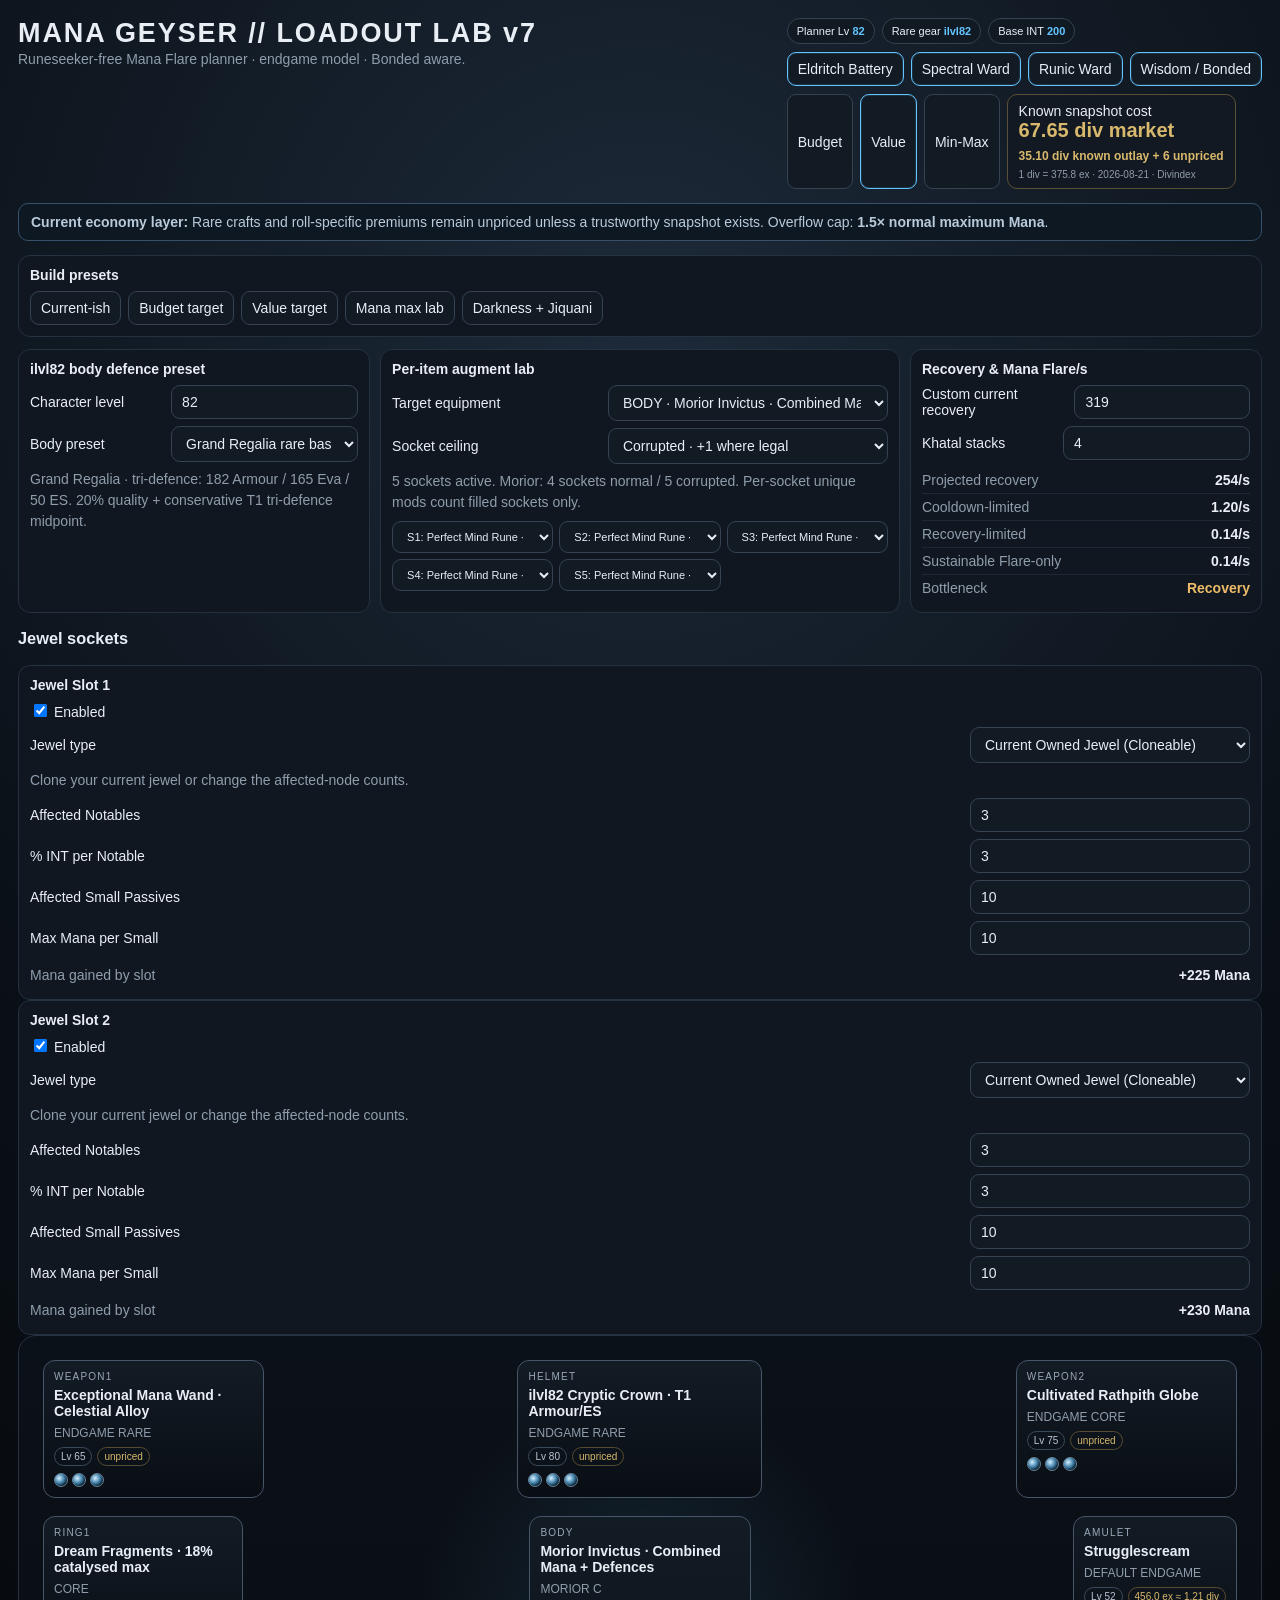
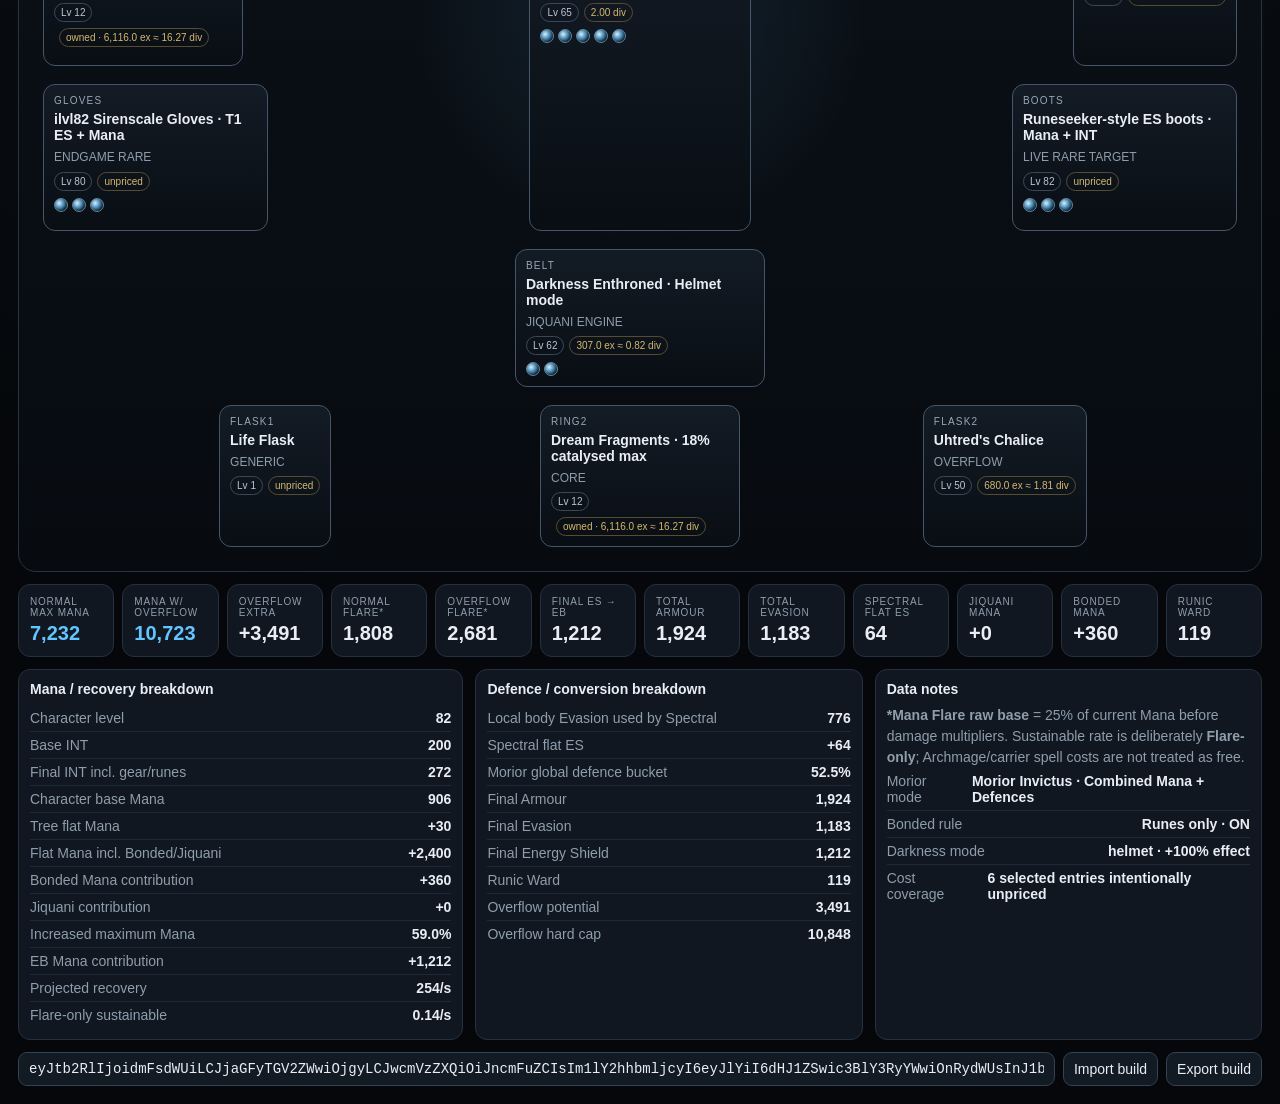
==== site/index.html @ 8b9f5952 "Use unified side-by-side jewel slots" ====
<!doctype html>
<html lang="en">
<head>
<meta charset="utf-8"><meta name="viewport" content="width=device-width,initial-scale=1">
<title>Mana Geyser Loadout Lab v7</title>
<link rel="stylesheet" href="v7.css">
</head>
<body>
<div class="app">
<div class="top"><div><h1>MANA GEYSER // LOADOUT LAB v7</h1><div class="sub">Runeseeker-free Mana Flare planner · endgame model · Bonded aware.</div></div><div><div class="badges"><span class="badge">Planner Lv <b id="levelBadge">82</b></span><span class="badge">Rare gear <b>ilvl82</b></span><span class="badge">Base INT <b>200</b></span></div><div style="height:8px"></div><div class="controls" id="mechanics"></div><div style="height:8px"></div><div class="controls"><button class="pill" data-mode="budget">Budget</button><button class="pill on" data-mode="value">Value</button><button class="pill" data-mode="minmax">Min-Max</button><div class="cost" id="costBox">Known snapshot cost<br><b id="costOut">—</b><div class="market" id="marketStamp"></div></div></div></div></div>
<div class="notice"><b>Current economy layer:</b> Rare crafts and roll-specific premiums remain unpriced unless a trustworthy snapshot exists. Overflow cap: <b>1.5× normal maximum Mana</b>.</div>
<div class="panel" style="margin-bottom:10px"><h3>Build presets</h3><div class="presetButtons"><button class="btn" data-buildpreset="current">Current-ish</button><button class="btn" data-buildpreset="budget">Budget target</button><button class="btn" data-buildpreset="value">Value target</button><button class="btn" data-buildpreset="manaMax">Mana max lab</button><button class="btn" data-buildpreset="darkness">Darkness + Jiquani</button></div></div>
<div class="labgrid"><div class="panel"><h3>ilvl82 body defence preset</h3><div class="field"><span>Character level</span><input id="charLevel" type="number" min="1" max="100" value="82"></div><div class="field"><span>Body preset</span><select id="preset"><option value="pureES">Pure ES · Vile Robe</option><option value="evaES">Evasion/ES · Sleek Jacket</option><option value="armourES">Armour/ES · Wolfskin Mantle</option><option value="armourEva">Armour/Evasion · Death Mail</option><option value="pureEva">Pure Evasion · Slipstrike Vest</option><option value="pureArmour">Pure Armour · Soldier Cuirass</option><option value="tri">Tri-defence · Sacrificial Regalia</option><option value="grand">Grand Regalia rare base</option></select></div><div class="small" id="presetNote"></div></div><div class="panel"><h3>Per-item augment lab</h3><div class="field"><span>Target equipment</span><select id="augmentTarget"></select></div><div class="field"><span>Socket ceiling</span><select id="socketMode"><option value="normal">Max without corruption</option><option value="corrupted">Corrupted · +1 where legal</option></select></div><div class="field" id="darknessEffectRow" style="display:none"><span>Darkness augment effect</span><select id="darknessEffect"><option value="50">50%</option><option value="75" selected>75%</option><option value="100">100%</option></select></div><div class="small" id="socketNote"></div><div class="runeslots" id="runeSlots"></div></div><div class="panel"><h3>Recovery & Mana Flare/s</h3><div class="field"><span>Custom current recovery</span><input id="customRecovery" type="number" min="0" value="319"></div><div class="field"><span>Khatal stacks</span><input id="khatalStacks" type="number" min="0" max="8" value="0"></div><div class="row"><span>Projected recovery</span><b id="recoveryOut">—</b></div><div class="row"><span>Cooldown-limited</span><b id="cooldownRate">—</b></div><div class="row"><span>Recovery-limited</span><b id="recoveryRate">—</b></div><div class="row"><span>Sustainable Flare-only</span><b id="flareRate">—</b></div><div class="row"><span>Bottleneck</span><b id="bottleneck">—</b></div></div></div>
<div class="stage" id="stage"></div><div class="stats"><div class="stat mana"><div class="k">Normal Max Mana</div><div class="v" id="mana"></div></div><div class="stat mana"><div class="k">Mana w/ Overflow</div><div class="v" id="overflowTotal"></div></div><div class="stat"><div class="k">Overflow Extra</div><div class="v" id="overflow"></div></div><div class="stat"><div class="k">Normal Flare*</div><div class="v" id="flareHit"></div></div><div class="stat"><div class="k">Overflow Flare*</div><div class="v" id="overflowHit"></div></div><div class="stat"><div class="k">Final ES → EB</div><div class="v" id="es"></div></div><div class="stat"><div class="k">Total Armour</div><div class="v" id="armour"></div></div><div class="stat"><div class="k">Total Evasion</div><div class="v" id="evasion"></div></div><div class="stat"><div class="k">Spectral Flat ES</div><div class="v" id="spectralEs"></div></div><div class="stat"><div class="k">Jiquani Mana</div><div class="v" id="jiquaniMana"></div></div><div class="stat"><div class="k">Bonded Mana</div><div class="v" id="bondedMana"></div></div><div class="stat"><div class="k">Runic Ward</div><div class="v" id="ward"></div></div></div>
<div class="details"><div class="panel"><h3>Mana / recovery breakdown</h3><div id="breakdown"></div></div><div class="panel"><h3>Defence / conversion breakdown</h3><div id="defBreakdown"></div></div><div class="panel"><h3>Data notes</h3><div id="notes"></div></div></div><div class="codebar"><input id="buildCode"><button class="btn" id="importBtn">Import build</button><button class="btn" id="exportBtn">Export build</button></div></div>
<div class="drawerBackdrop" id="drawerBackdrop"></div><div class="drawer" id="drawer"><div class="drawerhead"><h2 id="dt">Equipment</h2><button type="button" class="btn" id="closeDrawer">Close</button></div><div class="small" id="ds"></div><div id="gearList"></div></div>
<script src="v7-data.js"></script><script src="v7-live-data.js"></script><script src="v7-market.js"></script><script src="v7-app.js"></script><script src="v7-fixes.js"></script><script src="v7-default-build.js"></script><script src="v7-jewels-unified.js"></script>
</body></html>
---- site/v7.css ----
:root{--bg:#06090d;--panel:#101720;--panel2:#0b1118;--line:#344252;--line2:#243140;--mana:#63c4ff;--text:#e8eef4;--muted:#8f9dac;--gold:#d7b86c;--good:#82d7a1;--warn:#edbc68;--bad:#ef8787;--purple:#bf96ff}
*{box-sizing:border-box}body{margin:0;background:radial-gradient(circle at 50% 12%,#1d2a39 0,#0a1017 35%,#05070a 78%);color:var(--text);font:14px Inter,Segoe UI,Arial,sans-serif}.app{max-width:1520px;margin:auto;padding:18px}.top{display:flex;justify-content:space-between;gap:18px;align-items:flex-start}.top h1{font-size:27px;letter-spacing:.07em;margin:0}.sub,.small{color:var(--muted);line-height:1.5}.badges,.controls,.presetButtons{display:flex;gap:7px;flex-wrap:wrap}.badge{border:1px solid var(--line);background:#111923;border-radius:999px;padding:6px 9px;font-size:11px}.badge b{color:var(--mana)}button,select,input{font:inherit}.btn,.pill,select,input{border:1px solid var(--line);background:#121a24;color:var(--text);padding:8px 10px;border-radius:9px}.btn,.pill{cursor:pointer}.pill.on{border-color:var(--mana);box-shadow:0 0 0 1px #63c4ff22 inset}.cost{border:1px solid #5b5036;background:#131922;border-radius:10px;padding:8px 11px;min-width:200px}.cost b{font-size:20px;color:var(--gold)}.cost.over b{color:var(--bad)}.market{font-size:10px;color:var(--muted);margin-top:4px}.notice{margin:14px 0;padding:10px 12px;border:1px solid #38516a;background:#0e1823;border-radius:10px;color:#b9cada}.labgrid{display:grid;grid-template-columns:1.05fr 1.55fr 1.05fr;gap:10px;margin:12px 0}.panel,.stat{background:var(--panel);border:1px solid var(--line2);border-radius:12px;padding:11px}.panel h3{margin:0 0 8px;font-size:14px}.field{display:flex;justify-content:space-between;gap:10px;align-items:center;margin:7px 0}.field select,.field input{max-width:280px;width:57%}.runeslots{display:grid;grid-template-columns:repeat(3,minmax(0,1fr));gap:6px;margin-top:8px}.runeslots select{width:100%;min-width:0;font-size:11px}.row{display:flex;justify-content:space-between;gap:12px;padding:5px 0;border-bottom:1px solid #1d2935}.row:last-child{border-bottom:0}.row span:first-child{color:var(--muted)}.stage{display:grid;grid-template-columns:repeat(5,minmax(150px,1fr));grid-template-areas:"weapon1 helmet helmet helmet weapon2" "ring1 ring1 body amulet amulet" "gloves gloves body boots boots" ". belt belt belt ." "flask1 flask1 ring2 flask2 flask2";gap:18px 22px;padding:24px;min-height:730px;border:1px solid #273342;border-radius:18px;background:radial-gradient(circle at 50% 34%,rgba(99,196,255,.12),transparent 27%),linear-gradient(180deg,#0b1118,#070b10)}.slot{min-height:112px;border:1px solid #465568;background:linear-gradient(#131b25,#090e14);border-radius:12px;padding:10px;cursor:pointer;z-index:2;overflow:hidden;transition:.15s}.slot:hover{border-color:var(--mana);transform:translateY(-1px)}.weapon1{grid-area:weapon1}.weapon2{grid-area:weapon2}.helmet{grid-area:helmet;max-width:245px;justify-self:center}.amulet{grid-area:amulet;max-width:230px;justify-self:end}.ring1{grid-area:ring1;max-width:200px}.ring2{grid-area:ring2;max-width:200px;justify-self:center}.body{grid-area:body;min-height:315px;max-width:260px;justify-self:center}.gloves{grid-area:gloves;max-width:225px}.boots{grid-area:boots;max-width:225px;justify-self:end}.belt{grid-area:belt;max-width:250px;justify-self:center}.flask1{grid-area:flask1;max-width:215px;justify-self:center}.flask2{grid-area:flask2;max-width:215px;justify-self:center}.label{font-size:10px;letter-spacing:.12em;color:#9aa7b7}.name{font-weight:800;margin-top:5px}.meta{font-size:12px;color:var(--muted);margin-top:6px;line-height:1.35}.lvl{display:inline-block;margin-top:6px;padding:3px 6px;border:1px solid #3a495a;border-radius:999px;font-size:10px;color:#bac7d4}.priceTag{display:inline-block;margin:6px 0 0 5px;padding:3px 6px;border:1px solid #574b31;border-radius:999px;font-size:10px;color:var(--gold)}.augdots{display:flex;gap:4px;margin-top:7px;flex-wrap:wrap}.dot{width:14px;height:14px;border-radius:50%;background:radial-gradient(circle at 35% 35%,#d4f0ff,#3f80aa 45%,#102433 72%);border:1px solid #66839a}.dot.empty{background:#111922;border-color:#394653}.stats{display:grid;grid-template-columns:repeat(12,minmax(0,1fr));gap:8px;margin-top:12px}.k{font-size:10px;text-transform:uppercase;letter-spacing:.08em;color:var(--muted)}.v{font-size:20px;font-weight:800;margin-top:4px}.mana .v{color:var(--mana)}.good{color:var(--good)}.warn{color:var(--warn)}.bad{color:var(--bad)}.purple{color:var(--purple)}.details{display:grid;grid-template-columns:1.15fr 1fr 1fr;gap:12px;margin-top:12px}.codebar{display:flex;gap:8px;margin-top:12px}.codebar input{flex:1;font-family:ui-monospace,Consolas,monospace}.drawerBackdrop{position:fixed;inset:0;background:rgba(0,0,0,.5);opacity:0;pointer-events:none;transition:.18s;z-index:29}.drawerBackdrop.on{opacity:1;pointer-events:auto}.drawer{position:fixed;right:0;top:0;width:min(540px,96vw);height:100vh;background:#0a1017;border-left:1px solid #344252;padding:18px;overflow:auto;transform:translateX(100%);transition:.2s;z-index:30}.drawer.open{transform:none}.drawerhead{display:flex;justify-content:space-between;align-items:center;gap:12px;position:sticky;top:-18px;background:#0a1017;padding:18px 0 10px;z-index:2}.drawerhead h2{margin:0}.gear{border:1px solid #303d4b;background:#101721;border-radius:11px;padding:11px;margin:9px 0;cursor:pointer}.gear:hover{border-color:#5d89b0}.gearTop{display:flex;justify-content:space-between;gap:10px}.price{color:var(--gold);white-space:nowrap}.desc{font-size:12px;color:var(--muted);margin-top:6px;line-height:1.42}.tag{display:inline-block;font-size:10px;border:1px solid #405166;border-radius:999px;padding:2px 6px;margin-top:5px;color:var(--warn)}.tag.current{color:var(--good)}.source{font-size:10px;color:#758495;margin-top:5px}.delta{margin-top:8px;border-top:1px solid #23303d;padding-top:8px;font-size:11px}.delta b{color:var(--mana)}
@media(max-width:1150px){.top{flex-direction:column}.labgrid{grid-template-columns:1fr}.stage{grid-template-columns:1fr 1fr;grid-template-areas:"helmet helmet" "weapon1 weapon2" "ring1 ring2" "amulet amulet" "body body" "gloves boots" "belt belt" "flask1 flask2";min-height:auto}.stats{grid-template-columns:repeat(2,1fr)}.details{grid-template-columns:1fr}.runeslots{grid-template-columns:1fr 1fr}}
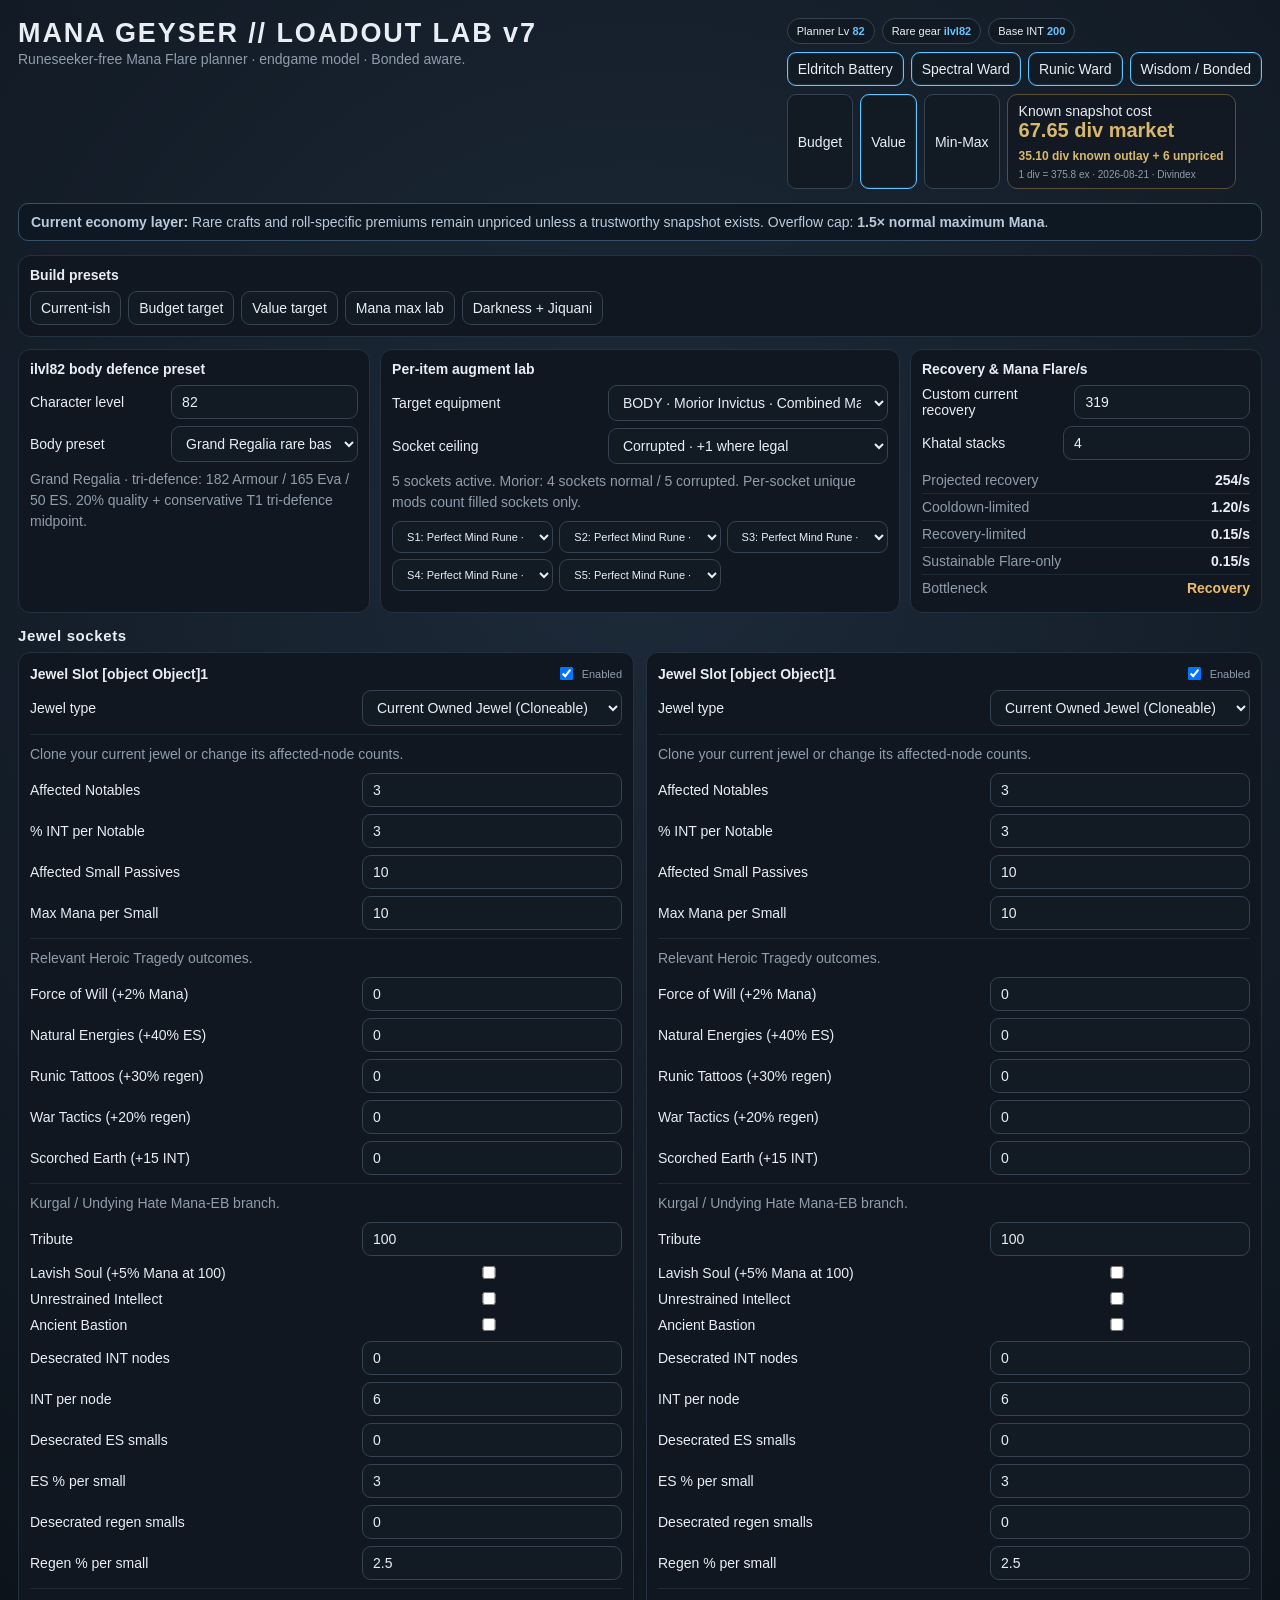
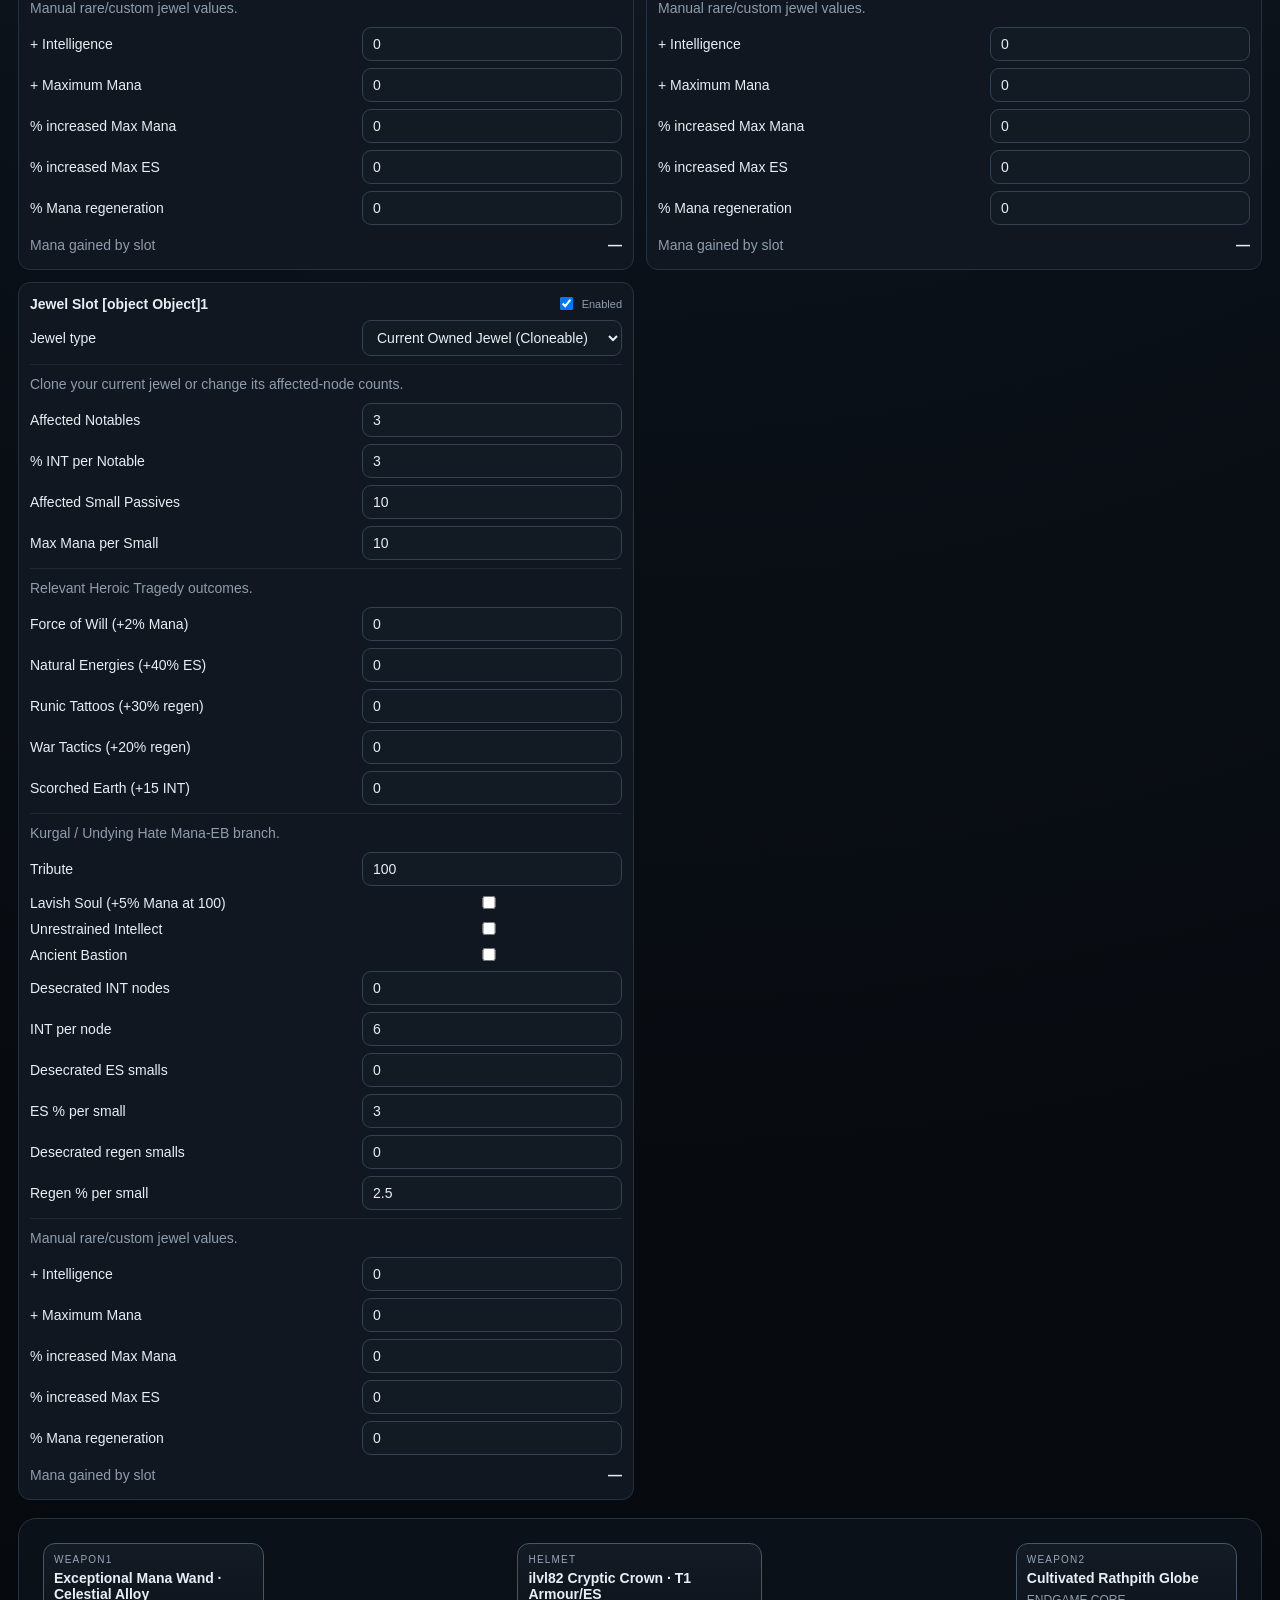
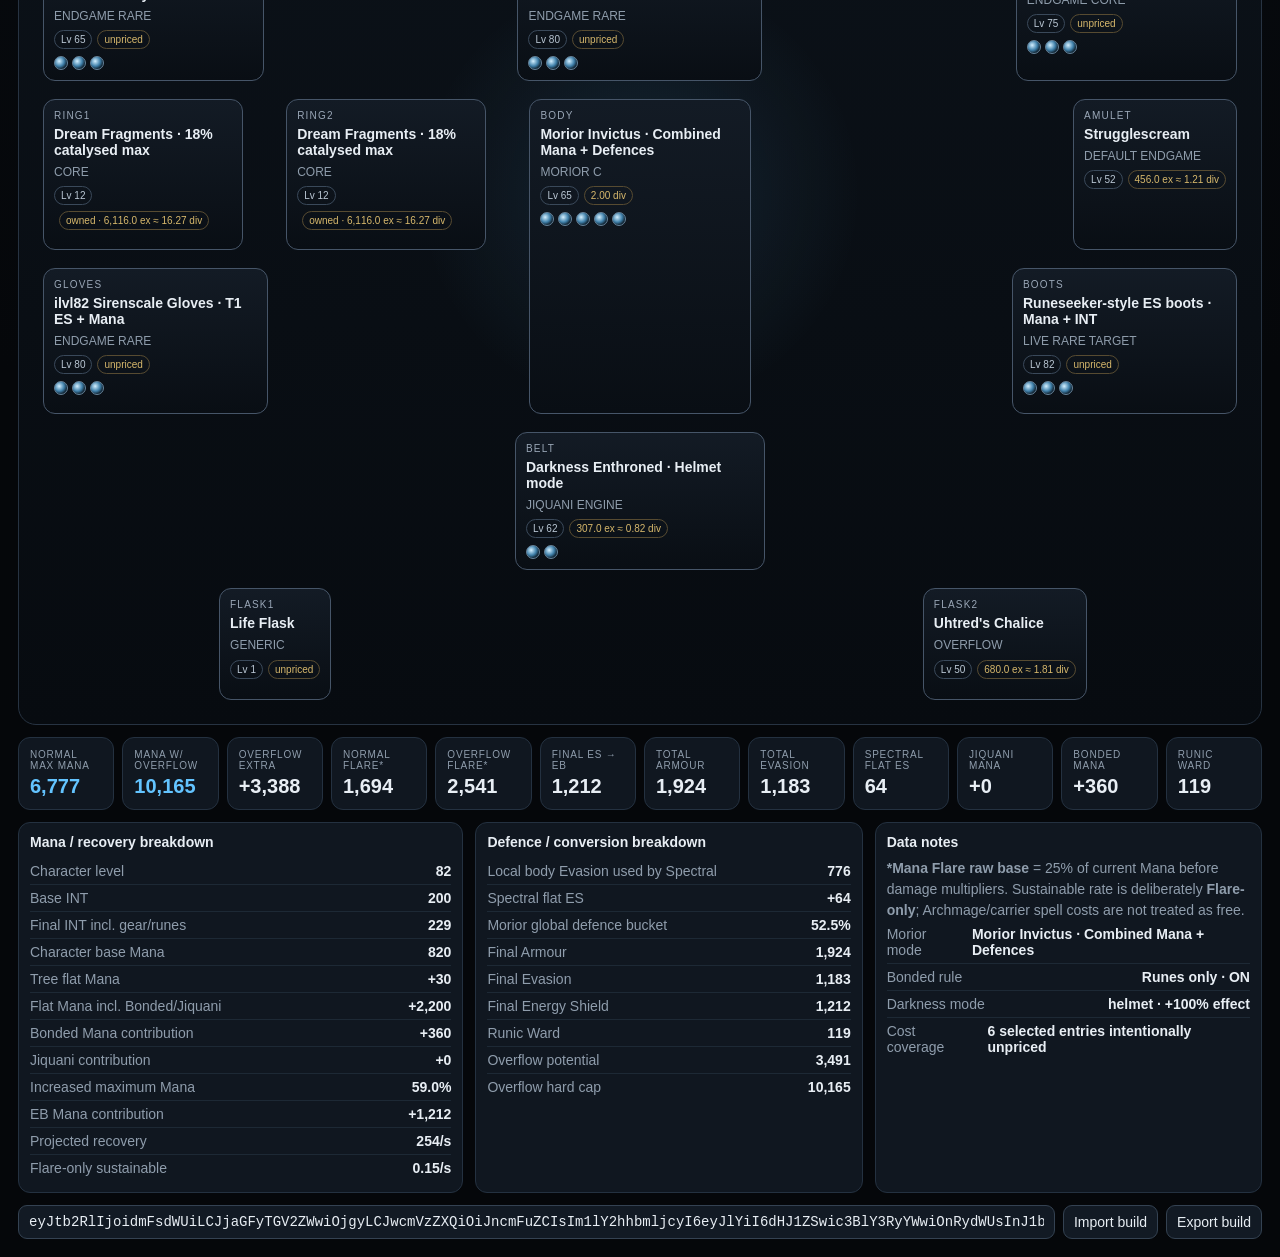
==== commit 0f500d1b: "Load current Timeless jewel as slot 3" ====
--- a/site/index.html
+++ b/site/index.html
@@ -14,5 +14,5 @@
 <div class="stage" id="stage"></div><div class="stats"><div class="stat mana"><div class="k">Normal Max Mana</div><div class="v" id="mana"></div></div><div class="stat mana"><div class="k">Mana w/ Overflow</div><div class="v" id="overflowTotal"></div></div><div class="stat"><div class="k">Overflow Extra</div><div class="v" id="overflow"></div></div><div class="stat"><div class="k">Normal Flare*</div><div class="v" id="flareHit"></div></div><div class="stat"><div class="k">Overflow Flare*</div><div class="v" id="overflowHit"></div></div><div class="stat"><div class="k">Final ES → EB</div><div class="v" id="es"></div></div><div class="stat"><div class="k">Total Armour</div><div class="v" id="armour"></div></div><div class="stat"><div class="k">Total Evasion</div><div class="v" id="evasion"></div></div><div class="stat"><div class="k">Spectral Flat ES</div><div class="v" id="spectralEs"></div></div><div class="stat"><div class="k">Jiquani Mana</div><div class="v" id="jiquaniMana"></div></div><div class="stat"><div class="k">Bonded Mana</div><div class="v" id="bondedMana"></div></div><div class="stat"><div class="k">Runic Ward</div><div class="v" id="ward"></div></div></div>
 <div class="details"><div class="panel"><h3>Mana / recovery breakdown</h3><div id="breakdown"></div></div><div class="panel"><h3>Defence / conversion breakdown</h3><div id="defBreakdown"></div></div><div class="panel"><h3>Data notes</h3><div id="notes"></div></div></div><div class="codebar"><input id="buildCode"><button class="btn" id="importBtn">Import build</button><button class="btn" id="exportBtn">Export build</button></div></div>
 <div class="drawerBackdrop" id="drawerBackdrop"></div><div class="drawer" id="drawer"><div class="drawerhead"><h2 id="dt">Equipment</h2><button type="button" class="btn" id="closeDrawer">Close</button></div><div class="small" id="ds"></div><div id="gearList"></div></div>
-<script src="v7-data.js"></script><script src="v7-live-data.js"></script><script src="v7-market.js"></script><script src="v7-app.js"></script><script src="v7-fixes.js"></script><script src="v7-default-build.js"></script><script src="v7-jewels-unified.js"></script>
+<script src="v7-data.js"></script><script src="v7-live-data.js"></script><script src="v7-market.js"></script><script src="v7-app.js"></script><script src="v7-fixes.js"></script><script src="v7-default-build.js"></script><script src="v7-jewels-unified.js"></script><script src="v7-jewel3-current.js"></script>
 </body></html>
--- a/site/v7.css
+++ b/site/v7.css
@@ -1,3 +1,5 @@
 :root{--bg:#06090d;--panel:#101720;--panel2:#0b1118;--line:#344252;--line2:#243140;--mana:#63c4ff;--text:#e8eef4;--muted:#8f9dac;--gold:#d7b86c;--good:#82d7a1;--warn:#edbc68;--bad:#ef8787;--purple:#bf96ff}
-*{box-sizing:border-box}body{margin:0;background:radial-gradient(circle at 50% 12%,#1d2a39 0,#0a1017 35%,#05070a 78%);color:var(--text);font:14px Inter,Segoe UI,Arial,sans-serif}.app{max-width:1520px;margin:auto;padding:18px}.top{display:flex;justify-content:space-between;gap:18px;align-items:flex-start}.top h1{font-size:27px;letter-spacing:.07em;margin:0}.sub,.small{color:var(--muted);line-height:1.5}.badges,.controls,.presetButtons{display:flex;gap:7px;flex-wrap:wrap}.badge{border:1px solid var(--line);background:#111923;border-radius:999px;padding:6px 9px;font-size:11px}.badge b{color:var(--mana)}button,select,input{font:inherit}.btn,.pill,select,input{border:1px solid var(--line);background:#121a24;color:var(--text);padding:8px 10px;border-radius:9px}.btn,.pill{cursor:pointer}.pill.on{border-color:var(--mana);box-shadow:0 0 0 1px #63c4ff22 inset}.cost{border:1px solid #5b5036;background:#131922;border-radius:10px;padding:8px 11px;min-width:200px}.cost b{font-size:20px;color:var(--gold)}.cost.over b{color:var(--bad)}.market{font-size:10px;color:var(--muted);margin-top:4px}.notice{margin:14px 0;padding:10px 12px;border:1px solid #38516a;background:#0e1823;border-radius:10px;color:#b9cada}.labgrid{display:grid;grid-template-columns:1.05fr 1.55fr 1.05fr;gap:10px;margin:12px 0}.panel,.stat{background:var(--panel);border:1px solid var(--line2);border-radius:12px;padding:11px}.panel h3{margin:0 0 8px;font-size:14px}.field{display:flex;justify-content:space-between;gap:10px;align-items:center;margin:7px 0}.field select,.field input{max-width:280px;width:57%}.runeslots{display:grid;grid-template-columns:repeat(3,minmax(0,1fr));gap:6px;margin-top:8px}.runeslots select{width:100%;min-width:0;font-size:11px}.row{display:flex;justify-content:space-between;gap:12px;padding:5px 0;border-bottom:1px solid #1d2935}.row:last-child{border-bottom:0}.row span:first-child{color:var(--muted)}.stage{display:grid;grid-template-columns:repeat(5,minmax(150px,1fr));grid-template-areas:"weapon1 helmet helmet helmet weapon2" "ring1 ring1 body amulet amulet" "gloves gloves body boots boots" ". belt belt belt ." "flask1 flask1 ring2 flask2 flask2";gap:18px 22px;padding:24px;min-height:730px;border:1px solid #273342;border-radius:18px;background:radial-gradient(circle at 50% 34%,rgba(99,196,255,.12),transparent 27%),linear-gradient(180deg,#0b1118,#070b10)}.slot{min-height:112px;border:1px solid #465568;background:linear-gradient(#131b25,#090e14);border-radius:12px;padding:10px;cursor:pointer;z-index:2;overflow:hidden;transition:.15s}.slot:hover{border-color:var(--mana);transform:translateY(-1px)}.weapon1{grid-area:weapon1}.weapon2{grid-area:weapon2}.helmet{grid-area:helmet;max-width:245px;justify-self:center}.amulet{grid-area:amulet;max-width:230px;justify-self:end}.ring1{grid-area:ring1;max-width:200px}.ring2{grid-area:ring2;max-width:200px;justify-self:center}.body{grid-area:body;min-height:315px;max-width:260px;justify-self:center}.gloves{grid-area:gloves;max-width:225px}.boots{grid-area:boots;max-width:225px;justify-self:end}.belt{grid-area:belt;max-width:250px;justify-self:center}.flask1{grid-area:flask1;max-width:215px;justify-self:center}.flask2{grid-area:flask2;max-width:215px;justify-self:center}.label{font-size:10px;letter-spacing:.12em;color:#9aa7b7}.name{font-weight:800;margin-top:5px}.meta{font-size:12px;color:var(--muted);margin-top:6px;line-height:1.35}.lvl{display:inline-block;margin-top:6px;padding:3px 6px;border:1px solid #3a495a;border-radius:999px;font-size:10px;color:#bac7d4}.priceTag{display:inline-block;margin:6px 0 0 5px;padding:3px 6px;border:1px solid #574b31;border-radius:999px;font-size:10px;color:var(--gold)}.augdots{display:flex;gap:4px;margin-top:7px;flex-wrap:wrap}.dot{width:14px;height:14px;border-radius:50%;background:radial-gradient(circle at 35% 35%,#d4f0ff,#3f80aa 45%,#102433 72%);border:1px solid #66839a}.dot.empty{background:#111922;border-color:#394653}.stats{display:grid;grid-template-columns:repeat(12,minmax(0,1fr));gap:8px;margin-top:12px}.k{font-size:10px;text-transform:uppercase;letter-spacing:.08em;color:var(--muted)}.v{font-size:20px;font-weight:800;margin-top:4px}.mana .v{color:var(--mana)}.good{color:var(--good)}.warn{color:var(--warn)}.bad{color:var(--bad)}.purple{color:var(--purple)}.details{display:grid;grid-template-columns:1.15fr 1fr 1fr;gap:12px;margin-top:12px}.codebar{display:flex;gap:8px;margin-top:12px}.codebar input{flex:1;font-family:ui-monospace,Consolas,monospace}.drawerBackdrop{position:fixed;inset:0;background:rgba(0,0,0,.5);opacity:0;pointer-events:none;transition:.18s;z-index:29}.drawerBackdrop.on{opacity:1;pointer-events:auto}.drawer{position:fixed;right:0;top:0;width:min(540px,96vw);height:100vh;background:#0a1017;border-left:1px solid #344252;padding:18px;overflow:auto;transform:translateX(100%);transition:.2s;z-index:30}.drawer.open{transform:none}.drawerhead{display:flex;justify-content:space-between;align-items:center;gap:12px;position:sticky;top:-18px;background:#0a1017;padding:18px 0 10px;z-index:2}.drawerhead h2{margin:0}.gear{border:1px solid #303d4b;background:#101721;border-radius:11px;padding:11px;margin:9px 0;cursor:pointer}.gear:hover{border-color:#5d89b0}.gearTop{display:flex;justify-content:space-between;gap:10px}.price{color:var(--gold);white-space:nowrap}.desc{font-size:12px;color:var(--muted);margin-top:6px;line-height:1.42}.tag{display:inline-block;font-size:10px;border:1px solid #405166;border-radius:999px;padding:2px 6px;margin-top:5px;color:var(--warn)}.tag.current{color:var(--good)}.source{font-size:10px;color:#758495;margin-top:5px}.delta{margin-top:8px;border-top:1px solid #23303d;padding-top:8px;font-size:11px}.delta b{color:var(--mana)}
-@media(max-width:1150px){.top{flex-direction:column}.labgrid{grid-template-columns:1fr}.stage{grid-template-columns:1fr 1fr;grid-template-areas:"helmet helmet" "weapon1 weapon2" "ring1 ring2" "amulet amulet" "body body" "gloves boots" "belt belt" "flask1 flask2";min-height:auto}.stats{grid-template-columns:repeat(2,1fr)}.details{grid-template-columns:1fr}.runeslots{grid-template-columns:1fr 1fr}}
+*{box-sizing:border-box}body{margin:0;background:radial-gradient(circle at 50% 12%,#1d2a39 0,#0a1017 35%,#05070a 78%);color:var(--text);font:14px Inter,Segoe UI,Arial,sans-serif}.app{max-width:1520px;margin:auto;padding:18px}.top{display:flex;justify-content:space-between;gap:18px;align-items:flex-start}.top h1{font-size:27px;letter-spacing:.07em;margin:0}.sub,.small{color:var(--muted);line-height:1.5}.badges,.controls,.presetButtons{display:flex;gap:7px;flex-wrap:wrap}.badge{border:1px solid var(--line);background:#111923;border-radius:999px;padding:6px 9px;font-size:11px}.badge b{color:var(--mana)}button,select,input{font:inherit}.btn,.pill,select,input{border:1px solid var(--line);background:#121a24;color:var(--text);padding:8px 10px;border-radius:9px}.btn,.pill{cursor:pointer}.pill.on{border-color:var(--mana);box-shadow:0 0 0 1px #63c4ff22 inset}.cost{border:1px solid #5b5036;background:#131922;border-radius:10px;padding:8px 11px;min-width:200px}.cost b{font-size:20px;color:var(--gold)}.cost.over b{color:var(--bad)}.market{font-size:10px;color:var(--muted);margin-top:4px}.notice{margin:14px 0;padding:10px 12px;border:1px solid #38516a;background:#0e1823;border-radius:10px;color:#b9cada}.labgrid{display:grid;grid-template-columns:1.05fr 1.55fr 1.05fr;gap:10px;margin:12px 0}.panel,.stat{background:var(--panel);border:1px solid var(--line2);border-radius:12px;padding:11px}.panel h3{margin:0 0 8px;font-size:14px}.field{display:flex;justify-content:space-between;gap:10px;align-items:center;margin:7px 0}.field select,.field input{max-width:280px;width:57%}.runeslots{display:grid;grid-template-columns:repeat(3,minmax(0,1fr));gap:6px;margin-top:8px}.runeslots select{width:100%;min-width:0;font-size:11px}.row{display:flex;justify-content:space-between;gap:12px;padding:5px 0;border-bottom:1px solid #1d2935}.row:last-child{border-bottom:0}.row span:first-child{color:var(--muted)}
+.jewelSection{margin:14px 0 18px}.jewelTitle{margin:0 0 8px;font-size:15px;letter-spacing:.04em}.jewelGrid{display:grid;grid-template-columns:1fr 1fr;gap:12px}.jewelPanel{min-width:0}.jewelHead{display:flex;align-items:center;justify-content:space-between;gap:12px}.jewelHead h3{margin:0}.jewelEnable{font-size:11px;color:var(--muted);display:flex;align-items:center;gap:6px}.jewelEnable input{width:auto}.jewelModeFields{border-top:1px solid #1d2935;margin-top:8px;padding-top:7px}.jewelPanel .field input,.jewelPanel .field select{max-width:260px}.jewelPanel .small{margin:2px 0 8px}
+.stage{display:grid;grid-template-columns:repeat(5,minmax(150px,1fr));grid-template-areas:"weapon1 helmet helmet helmet weapon2" "ring1 ring2 body amulet amulet" "gloves gloves body boots boots" ". belt belt belt ." "flask1 flask1 . flask2 flask2";gap:18px 22px;padding:24px;min-height:650px;border:1px solid #273342;border-radius:18px;background:radial-gradient(circle at 50% 34%,rgba(99,196,255,.12),transparent 27%),linear-gradient(180deg,#0b1118,#070b10)}.slot{min-height:112px;border:1px solid #465568;background:linear-gradient(#131b25,#090e14);border-radius:12px;padding:10px;cursor:pointer;z-index:2;overflow:hidden;transition:.15s}.slot:hover{border-color:var(--mana);transform:translateY(-1px)}.weapon1{grid-area:weapon1}.weapon2{grid-area:weapon2}.helmet{grid-area:helmet;max-width:245px;justify-self:center}.amulet{grid-area:amulet;max-width:230px;justify-self:end}.ring1{grid-area:ring1;max-width:200px}.ring2{grid-area:ring2;max-width:200px}.body{grid-area:body;min-height:315px;max-width:260px;justify-self:center}.gloves{grid-area:gloves;max-width:225px}.boots{grid-area:boots;max-width:225px;justify-self:end}.belt{grid-area:belt;max-width:250px;justify-self:center}.flask1{grid-area:flask1;max-width:215px;justify-self:center}.flask2{grid-area:flask2;max-width:215px;justify-self:center}.label{font-size:10px;letter-spacing:.12em;color:#9aa7b7}.name{font-weight:800;margin-top:5px}.meta{font-size:12px;color:var(--muted);margin-top:6px;line-height:1.35}.lvl{display:inline-block;margin-top:6px;padding:3px 6px;border:1px solid #3a495a;border-radius:999px;font-size:10px;color:#bac7d4}.priceTag{display:inline-block;margin:6px 0 0 5px;padding:3px 6px;border:1px solid #574b31;border-radius:999px;font-size:10px;color:var(--gold)}.augdots{display:flex;gap:4px;margin-top:7px;flex-wrap:wrap}.dot{width:14px;height:14px;border-radius:50%;background:radial-gradient(circle at 35% 35%,#d4f0ff,#3f80aa 45%,#102433 72%);border:1px solid #66839a}.dot.empty{background:#111922;border-color:#394653}.stats{display:grid;grid-template-columns:repeat(12,minmax(0,1fr));gap:8px;margin-top:12px}.k{font-size:10px;text-transform:uppercase;letter-spacing:.08em;color:var(--muted)}.v{font-size:20px;font-weight:800;margin-top:4px}.mana .v{color:var(--mana)}.good{color:var(--good)}.warn{color:var(--warn)}.bad{color:var(--bad)}.purple{color:var(--purple)}.details{display:grid;grid-template-columns:1.15fr 1fr 1fr;gap:12px;margin-top:12px}.codebar{display:flex;gap:8px;margin-top:12px}.codebar input{flex:1;font-family:ui-monospace,Consolas,monospace}.drawerBackdrop{position:fixed;inset:0;background:rgba(0,0,0,.5);opacity:0;pointer-events:none;transition:.18s;z-index:29}.drawerBackdrop.on{opacity:1;pointer-events:auto}.drawer{position:fixed;right:0;top:0;width:min(540px,96vw);height:100vh;background:#0a1017;border-left:1px solid #344252;padding:18px;overflow:auto;transform:translateX(100%);transition:.2s;z-index:30}.drawer.open{transform:none}.drawerhead{display:flex;justify-content:space-between;align-items:center;gap:12px;position:sticky;top:-18px;background:#0a1017;padding:18px 0 10px;z-index:2}.drawerhead h2{margin:0}.gear{border:1px solid #303d4b;background:#101721;border-radius:11px;padding:11px;margin:9px 0;cursor:pointer}.gear:hover{border-color:#5d89b0}.gearTop{display:flex;justify-content:space-between;gap:10px}.price{color:var(--gold);white-space:nowrap}.desc{font-size:12px;color:var(--muted);margin-top:6px;line-height:1.42}.tag{display:inline-block;font-size:10px;border:1px solid #405166;border-radius:999px;padding:2px 6px;margin-top:5px;color:var(--warn)}.tag.current{color:var(--good)}.source{font-size:10px;color:#758495;margin-top:5px}.delta{margin-top:8px;border-top:1px solid #23303d;padding-top:8px;font-size:11px}.delta b{color:var(--mana)}
+@media(max-width:1150px){.top{flex-direction:column}.labgrid{grid-template-columns:1fr}.jewelGrid{grid-template-columns:1fr}.stage{grid-template-columns:1fr 1fr;grid-template-areas:"helmet helmet" "weapon1 weapon2" "ring1 ring2" "amulet amulet" "body body" "gloves boots" "belt belt" "flask1 flask2";min-height:auto}.stats{grid-template-columns:repeat(2,1fr)}.details{grid-template-columns:1fr}.runeslots{grid-template-columns:1fr 1fr}}
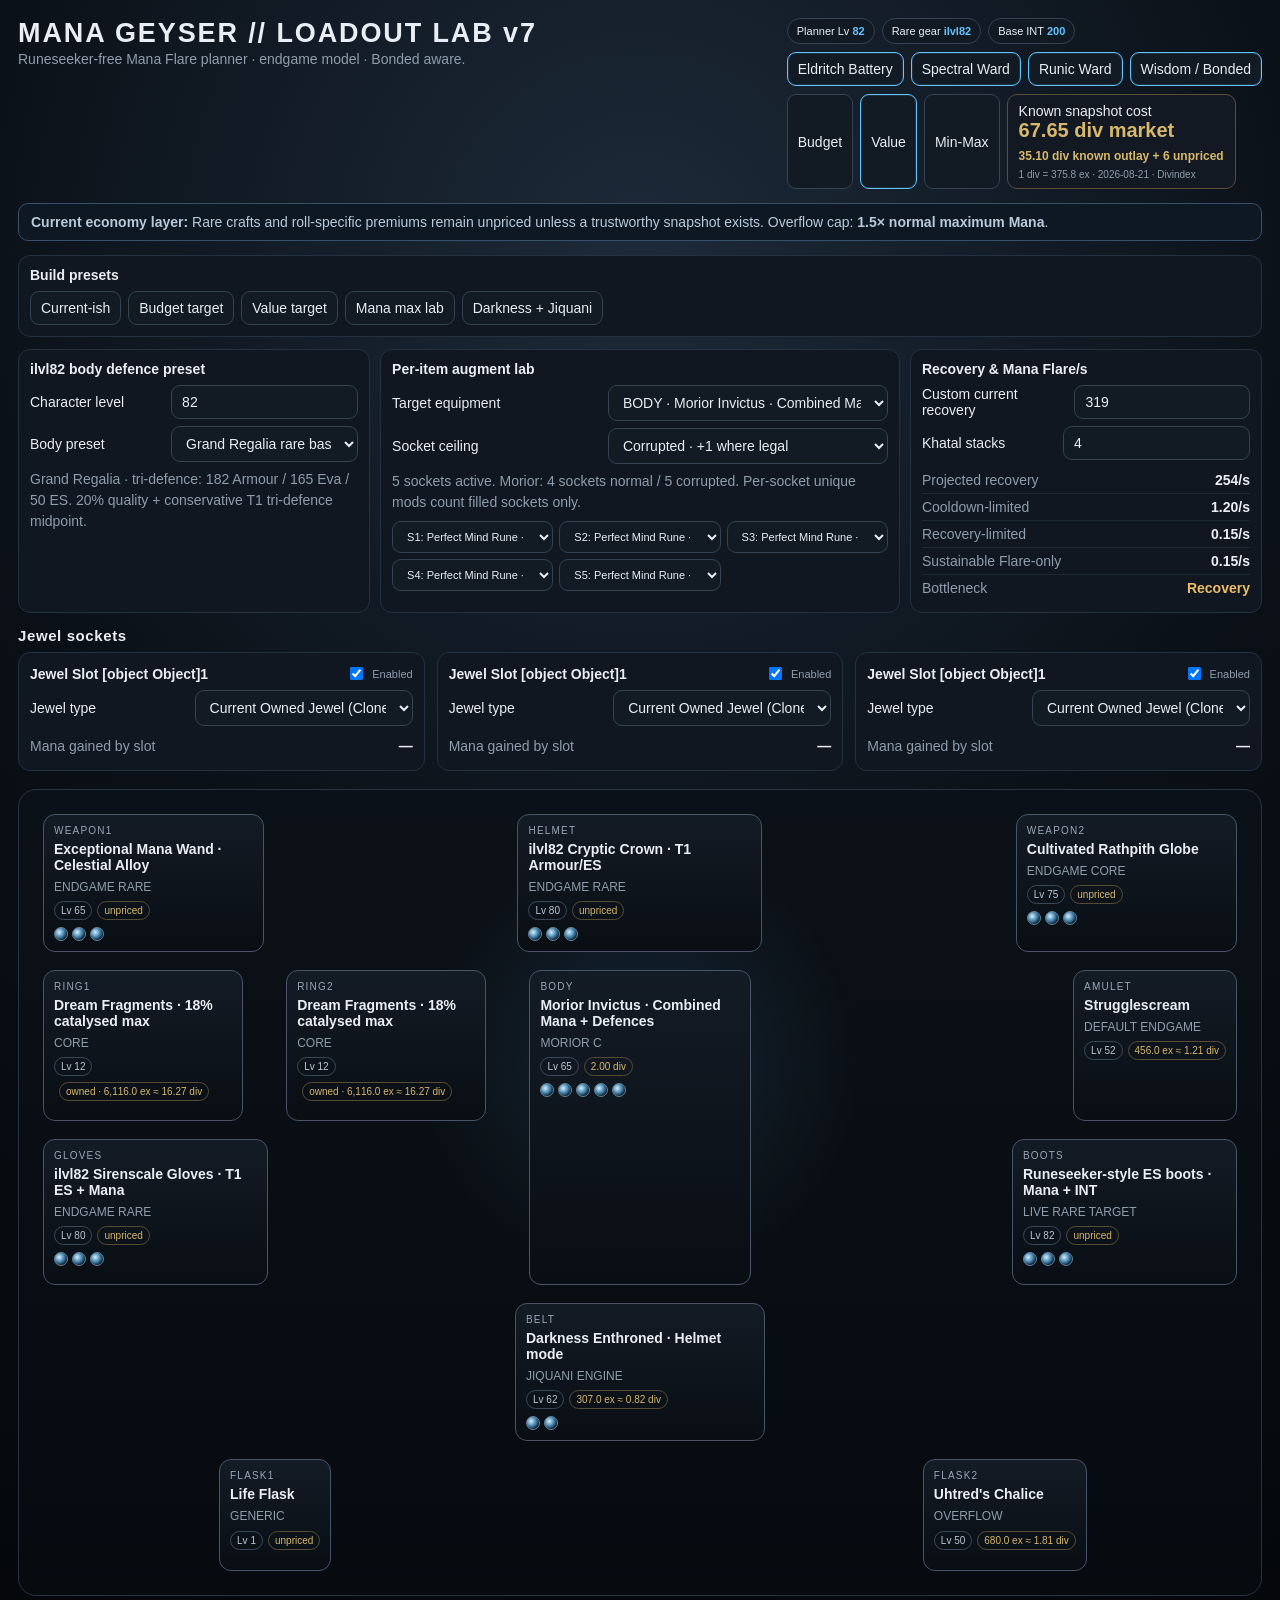
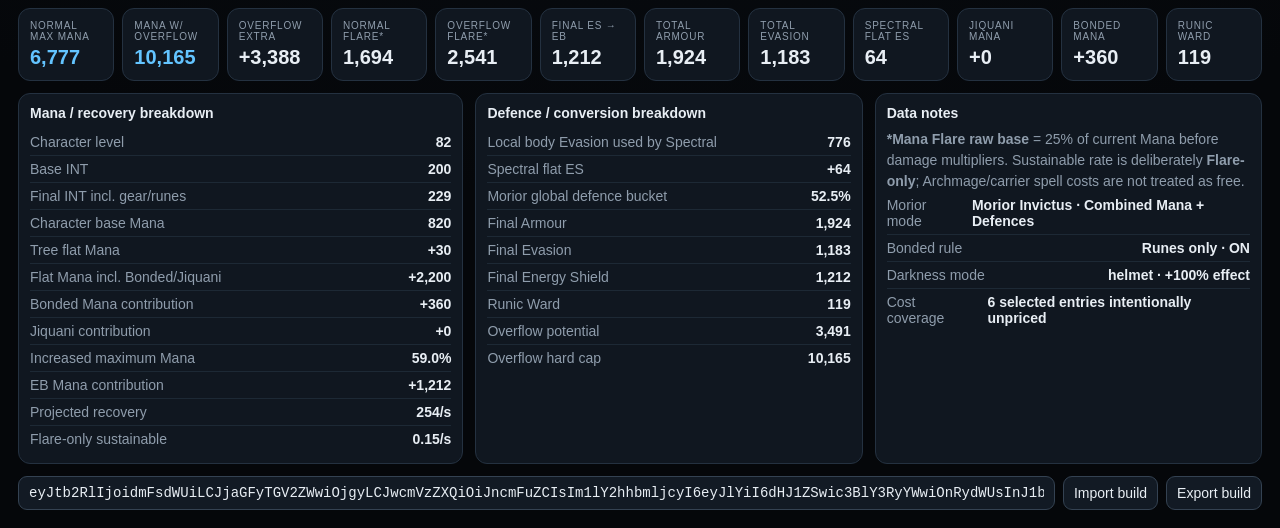
==== commit 9bea5a19: "Deploy three-column jewel UI and conditional modifier fields" ====
--- a/site/index.html
+++ b/site/index.html
@@ -3,7 +3,8 @@
 <head>
 <meta charset="utf-8"><meta name="viewport" content="width=device-width,initial-scale=1">
 <title>Mana Geyser Loadout Lab v7</title>
-<link rel="stylesheet" href="v7.css">
+<link rel="stylesheet" href="v7.css?v=20260821-5">
+<link rel="stylesheet" href="v7-jewel-ui.css?v=20260821-5">
 </head>
 <body>
 <div class="app">
@@ -14,5 +15,5 @@
 <div class="stage" id="stage"></div><div class="stats"><div class="stat mana"><div class="k">Normal Max Mana</div><div class="v" id="mana"></div></div><div class="stat mana"><div class="k">Mana w/ Overflow</div><div class="v" id="overflowTotal"></div></div><div class="stat"><div class="k">Overflow Extra</div><div class="v" id="overflow"></div></div><div class="stat"><div class="k">Normal Flare*</div><div class="v" id="flareHit"></div></div><div class="stat"><div class="k">Overflow Flare*</div><div class="v" id="overflowHit"></div></div><div class="stat"><div class="k">Final ES → EB</div><div class="v" id="es"></div></div><div class="stat"><div class="k">Total Armour</div><div class="v" id="armour"></div></div><div class="stat"><div class="k">Total Evasion</div><div class="v" id="evasion"></div></div><div class="stat"><div class="k">Spectral Flat ES</div><div class="v" id="spectralEs"></div></div><div class="stat"><div class="k">Jiquani Mana</div><div class="v" id="jiquaniMana"></div></div><div class="stat"><div class="k">Bonded Mana</div><div class="v" id="bondedMana"></div></div><div class="stat"><div class="k">Runic Ward</div><div class="v" id="ward"></div></div></div>
 <div class="details"><div class="panel"><h3>Mana / recovery breakdown</h3><div id="breakdown"></div></div><div class="panel"><h3>Defence / conversion breakdown</h3><div id="defBreakdown"></div></div><div class="panel"><h3>Data notes</h3><div id="notes"></div></div></div><div class="codebar"><input id="buildCode"><button class="btn" id="importBtn">Import build</button><button class="btn" id="exportBtn">Export build</button></div></div>
 <div class="drawerBackdrop" id="drawerBackdrop"></div><div class="drawer" id="drawer"><div class="drawerhead"><h2 id="dt">Equipment</h2><button type="button" class="btn" id="closeDrawer">Close</button></div><div class="small" id="ds"></div><div id="gearList"></div></div>
-<script src="v7-data.js"></script><script src="v7-live-data.js"></script><script src="v7-market.js"></script><script src="v7-app.js"></script><script src="v7-fixes.js"></script><script src="v7-default-build.js"></script><script src="v7-jewels-unified.js"></script><script src="v7-jewel3-current.js"></script>
+<script src="v7-data.js?v=20260821-5"></script><script src="v7-live-data.js?v=20260821-5"></script><script src="v7-market.js?v=20260821-5"></script><script src="v7-app.js?v=20260821-5"></script><script src="v7-fixes.js?v=20260821-5"></script><script src="v7-default-build.js?v=20260821-5"></script><script src="v7-jewels-unified.js?v=20260821-5"></script><script src="v7-jewel3-current.js?v=20260821-5"></script><script src="v7-jewel-visibility.js?v=20260821-5"></script>
 </body></html>
--- a/site/v7-jewel-ui.css
+++ b/site/v7-jewel-ui.css
@@ -0,0 +1 @@
+.jewelGrid{display:grid;grid-template-columns:repeat(3,minmax(0,1fr));gap:12px;align-items:start}.jewelPanel{min-width:0}.jewelModeFields{display:none}.jewelModeFields.active{display:block}@media(max-width:900px){.jewelGrid{grid-template-columns:1fr}}
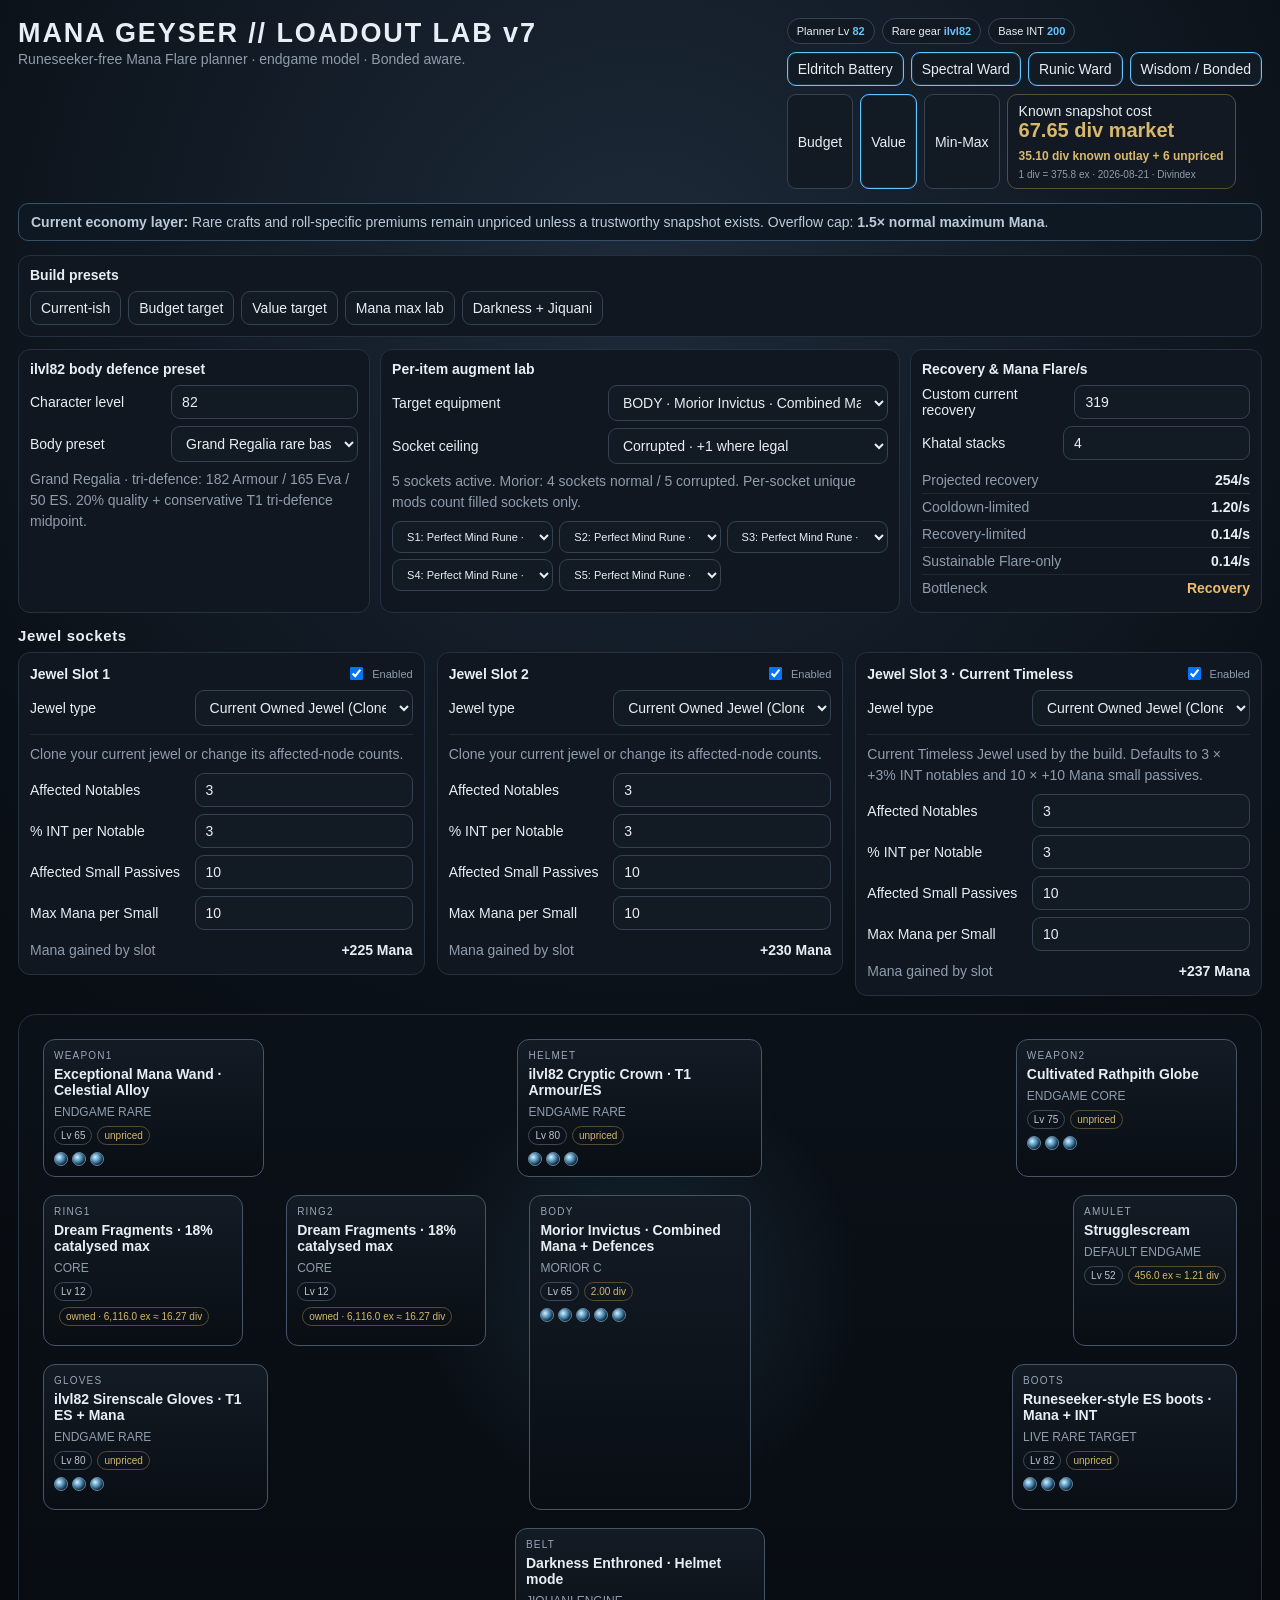
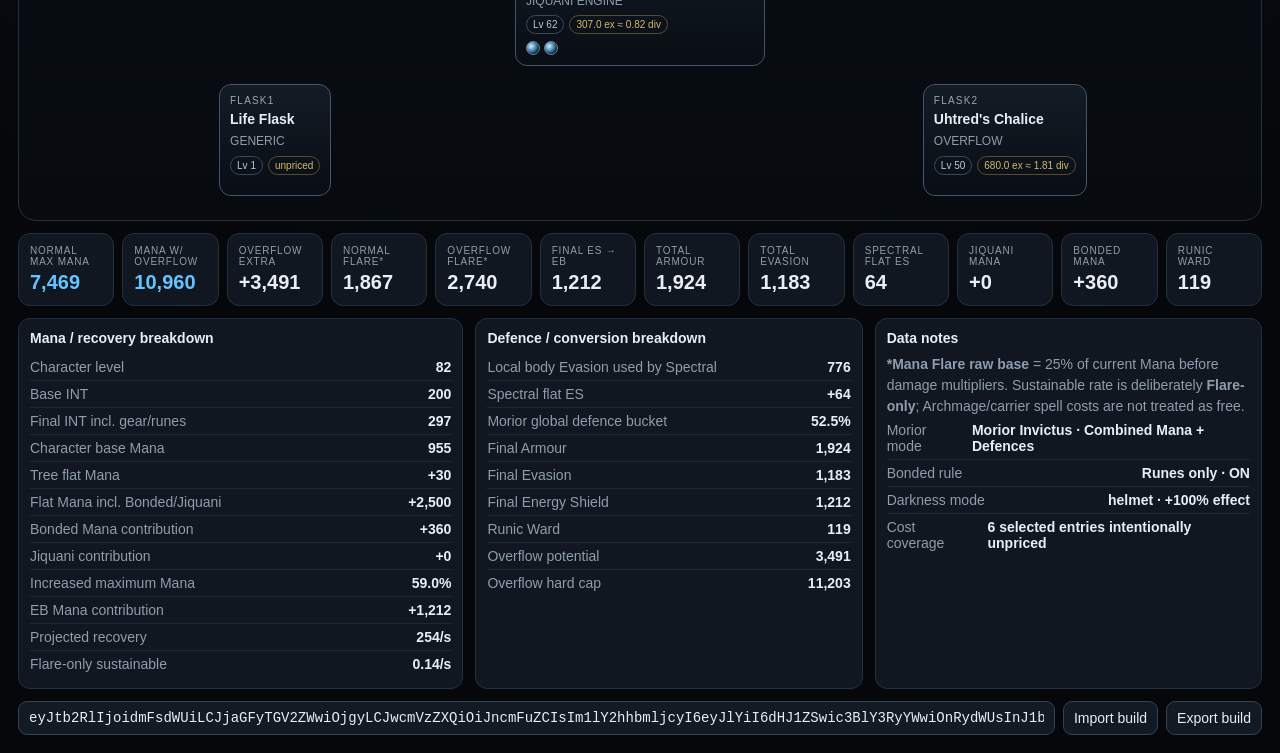
==== commit 10e372c3: "Cache-bust corrected jewel modifier calculator" ====
--- a/site/index.html
+++ b/site/index.html
@@ -3,8 +3,8 @@
 <head>
 <meta charset="utf-8"><meta name="viewport" content="width=device-width,initial-scale=1">
 <title>Mana Geyser Loadout Lab v7</title>
-<link rel="stylesheet" href="v7.css?v=20260821-5">
-<link rel="stylesheet" href="v7-jewel-ui.css?v=20260821-5">
+<link rel="stylesheet" href="v7.css?v=20260821-6">
+<link rel="stylesheet" href="v7-jewel-ui.css?v=20260821-6">
 </head>
 <body>
 <div class="app">
@@ -15,5 +15,5 @@
 <div class="stage" id="stage"></div><div class="stats"><div class="stat mana"><div class="k">Normal Max Mana</div><div class="v" id="mana"></div></div><div class="stat mana"><div class="k">Mana w/ Overflow</div><div class="v" id="overflowTotal"></div></div><div class="stat"><div class="k">Overflow Extra</div><div class="v" id="overflow"></div></div><div class="stat"><div class="k">Normal Flare*</div><div class="v" id="flareHit"></div></div><div class="stat"><div class="k">Overflow Flare*</div><div class="v" id="overflowHit"></div></div><div class="stat"><div class="k">Final ES → EB</div><div class="v" id="es"></div></div><div class="stat"><div class="k">Total Armour</div><div class="v" id="armour"></div></div><div class="stat"><div class="k">Total Evasion</div><div class="v" id="evasion"></div></div><div class="stat"><div class="k">Spectral Flat ES</div><div class="v" id="spectralEs"></div></div><div class="stat"><div class="k">Jiquani Mana</div><div class="v" id="jiquaniMana"></div></div><div class="stat"><div class="k">Bonded Mana</div><div class="v" id="bondedMana"></div></div><div class="stat"><div class="k">Runic Ward</div><div class="v" id="ward"></div></div></div>
 <div class="details"><div class="panel"><h3>Mana / recovery breakdown</h3><div id="breakdown"></div></div><div class="panel"><h3>Defence / conversion breakdown</h3><div id="defBreakdown"></div></div><div class="panel"><h3>Data notes</h3><div id="notes"></div></div></div><div class="codebar"><input id="buildCode"><button class="btn" id="importBtn">Import build</button><button class="btn" id="exportBtn">Export build</button></div></div>
 <div class="drawerBackdrop" id="drawerBackdrop"></div><div class="drawer" id="drawer"><div class="drawerhead"><h2 id="dt">Equipment</h2><button type="button" class="btn" id="closeDrawer">Close</button></div><div class="small" id="ds"></div><div id="gearList"></div></div>
-<script src="v7-data.js?v=20260821-5"></script><script src="v7-live-data.js?v=20260821-5"></script><script src="v7-market.js?v=20260821-5"></script><script src="v7-app.js?v=20260821-5"></script><script src="v7-fixes.js?v=20260821-5"></script><script src="v7-default-build.js?v=20260821-5"></script><script src="v7-jewels-unified.js?v=20260821-5"></script><script src="v7-jewel3-current.js?v=20260821-5"></script><script src="v7-jewel-visibility.js?v=20260821-5"></script>
+<script src="v7-data.js?v=20260821-6"></script><script src="v7-live-data.js?v=20260821-6"></script><script src="v7-market.js?v=20260821-6"></script><script src="v7-app.js?v=20260821-6"></script><script src="v7-fixes.js?v=20260821-6"></script><script src="v7-default-build.js?v=20260821-6"></script><script src="v7-jewels-unified.js?v=20260821-6"></script><script src="v7-jewel3-current.js?v=20260821-6"></script><script src="v7-jewel-visibility.js?v=20260821-6"></script>
 </body></html>
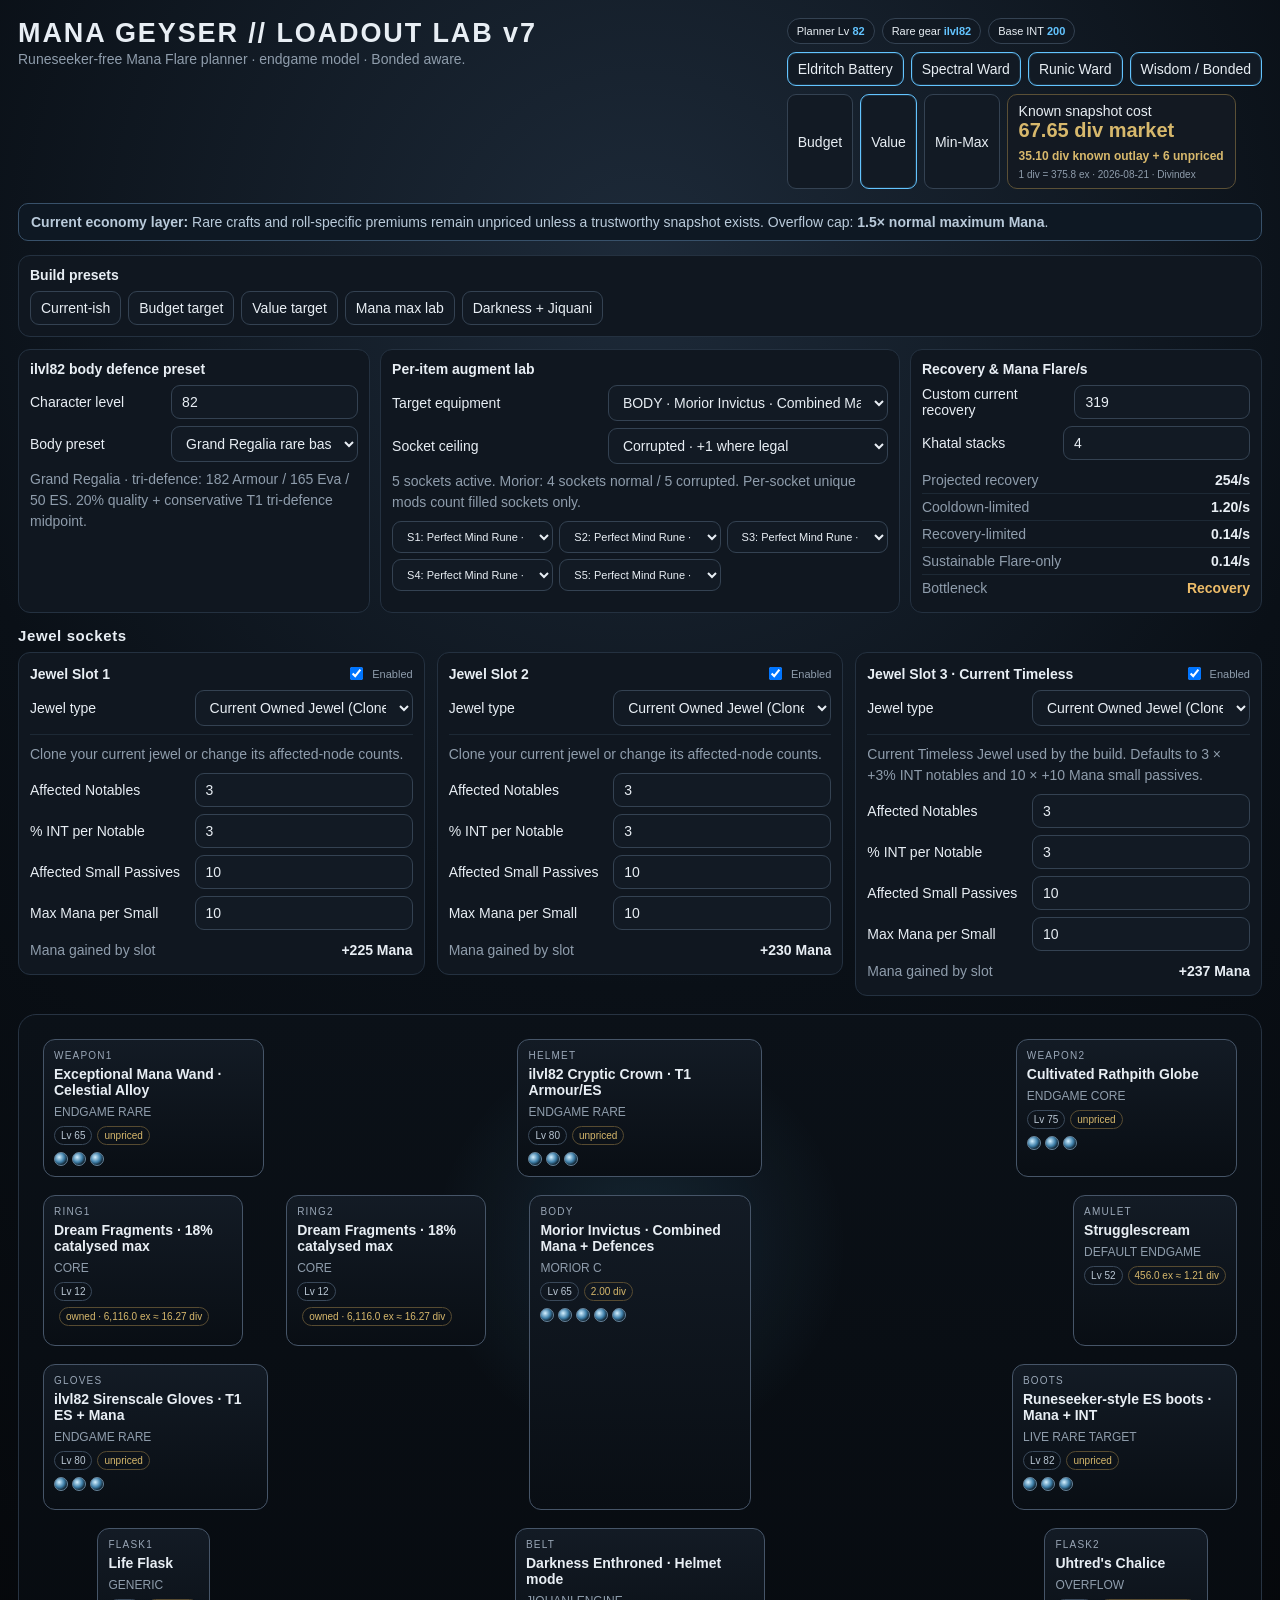
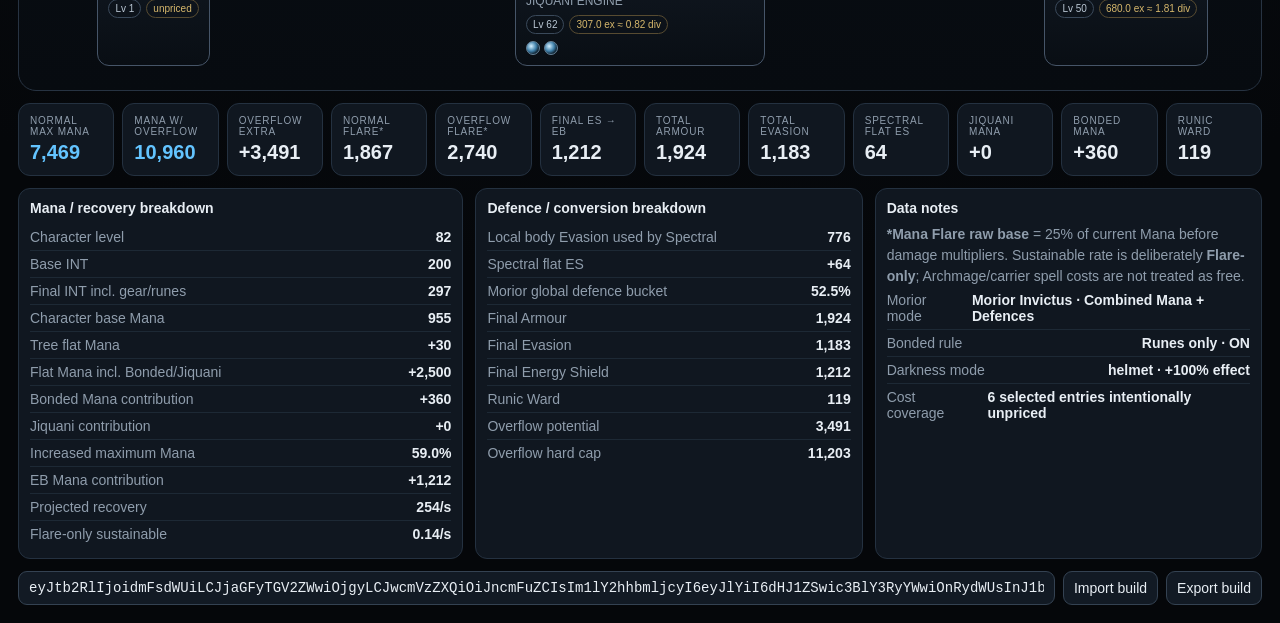
==== commit 0a552fc9: "Load aligned flask and belt layout" ====
--- a/site/index.html
+++ b/site/index.html
@@ -3,8 +3,9 @@
 <head>
 <meta charset="utf-8"><meta name="viewport" content="width=device-width,initial-scale=1">
 <title>Mana Geyser Loadout Lab v7</title>
-<link rel="stylesheet" href="v7.css?v=20260821-6">
-<link rel="stylesheet" href="v7-jewel-ui.css?v=20260821-6">
+<link rel="stylesheet" href="v7.css?v=20260821-7">
+<link rel="stylesheet" href="v7-jewel-ui.css?v=20260821-7">
+<link rel="stylesheet" href="v7-stage-layout.css?v=20260821-7">
 </head>
 <body>
 <div class="app">
@@ -15,5 +16,5 @@
 <div class="stage" id="stage"></div><div class="stats"><div class="stat mana"><div class="k">Normal Max Mana</div><div class="v" id="mana"></div></div><div class="stat mana"><div class="k">Mana w/ Overflow</div><div class="v" id="overflowTotal"></div></div><div class="stat"><div class="k">Overflow Extra</div><div class="v" id="overflow"></div></div><div class="stat"><div class="k">Normal Flare*</div><div class="v" id="flareHit"></div></div><div class="stat"><div class="k">Overflow Flare*</div><div class="v" id="overflowHit"></div></div><div class="stat"><div class="k">Final ES → EB</div><div class="v" id="es"></div></div><div class="stat"><div class="k">Total Armour</div><div class="v" id="armour"></div></div><div class="stat"><div class="k">Total Evasion</div><div class="v" id="evasion"></div></div><div class="stat"><div class="k">Spectral Flat ES</div><div class="v" id="spectralEs"></div></div><div class="stat"><div class="k">Jiquani Mana</div><div class="v" id="jiquaniMana"></div></div><div class="stat"><div class="k">Bonded Mana</div><div class="v" id="bondedMana"></div></div><div class="stat"><div class="k">Runic Ward</div><div class="v" id="ward"></div></div></div>
 <div class="details"><div class="panel"><h3>Mana / recovery breakdown</h3><div id="breakdown"></div></div><div class="panel"><h3>Defence / conversion breakdown</h3><div id="defBreakdown"></div></div><div class="panel"><h3>Data notes</h3><div id="notes"></div></div></div><div class="codebar"><input id="buildCode"><button class="btn" id="importBtn">Import build</button><button class="btn" id="exportBtn">Export build</button></div></div>
 <div class="drawerBackdrop" id="drawerBackdrop"></div><div class="drawer" id="drawer"><div class="drawerhead"><h2 id="dt">Equipment</h2><button type="button" class="btn" id="closeDrawer">Close</button></div><div class="small" id="ds"></div><div id="gearList"></div></div>
-<script src="v7-data.js?v=20260821-6"></script><script src="v7-live-data.js?v=20260821-6"></script><script src="v7-market.js?v=20260821-6"></script><script src="v7-app.js?v=20260821-6"></script><script src="v7-fixes.js?v=20260821-6"></script><script src="v7-default-build.js?v=20260821-6"></script><script src="v7-jewels-unified.js?v=20260821-6"></script><script src="v7-jewel3-current.js?v=20260821-6"></script><script src="v7-jewel-visibility.js?v=20260821-6"></script>
+<script src="v7-data.js?v=20260821-7"></script><script src="v7-live-data.js?v=20260821-7"></script><script src="v7-market.js?v=20260821-7"></script><script src="v7-app.js?v=20260821-7"></script><script src="v7-fixes.js?v=20260821-7"></script><script src="v7-default-build.js?v=20260821-7"></script><script src="v7-jewels-unified.js?v=20260821-7"></script><script src="v7-jewel3-current.js?v=20260821-7"></script><script src="v7-jewel-visibility.js?v=20260821-7"></script>
 </body></html>
--- a/site/v7-stage-layout.css
+++ b/site/v7-stage-layout.css
@@ -0,0 +1,2 @@
+.stage{grid-template-areas:"weapon1 helmet helmet helmet weapon2" "ring1 ring2 body amulet amulet" "gloves gloves body boots boots" "flask1 belt belt belt flask2"}
+@media(max-width:1150px){.stage{grid-template-columns:1fr 1fr;grid-template-areas:"helmet helmet" "weapon1 weapon2" "ring1 ring2" "amulet amulet" "body body" "gloves boots" "belt belt" "flask1 flask2"}}
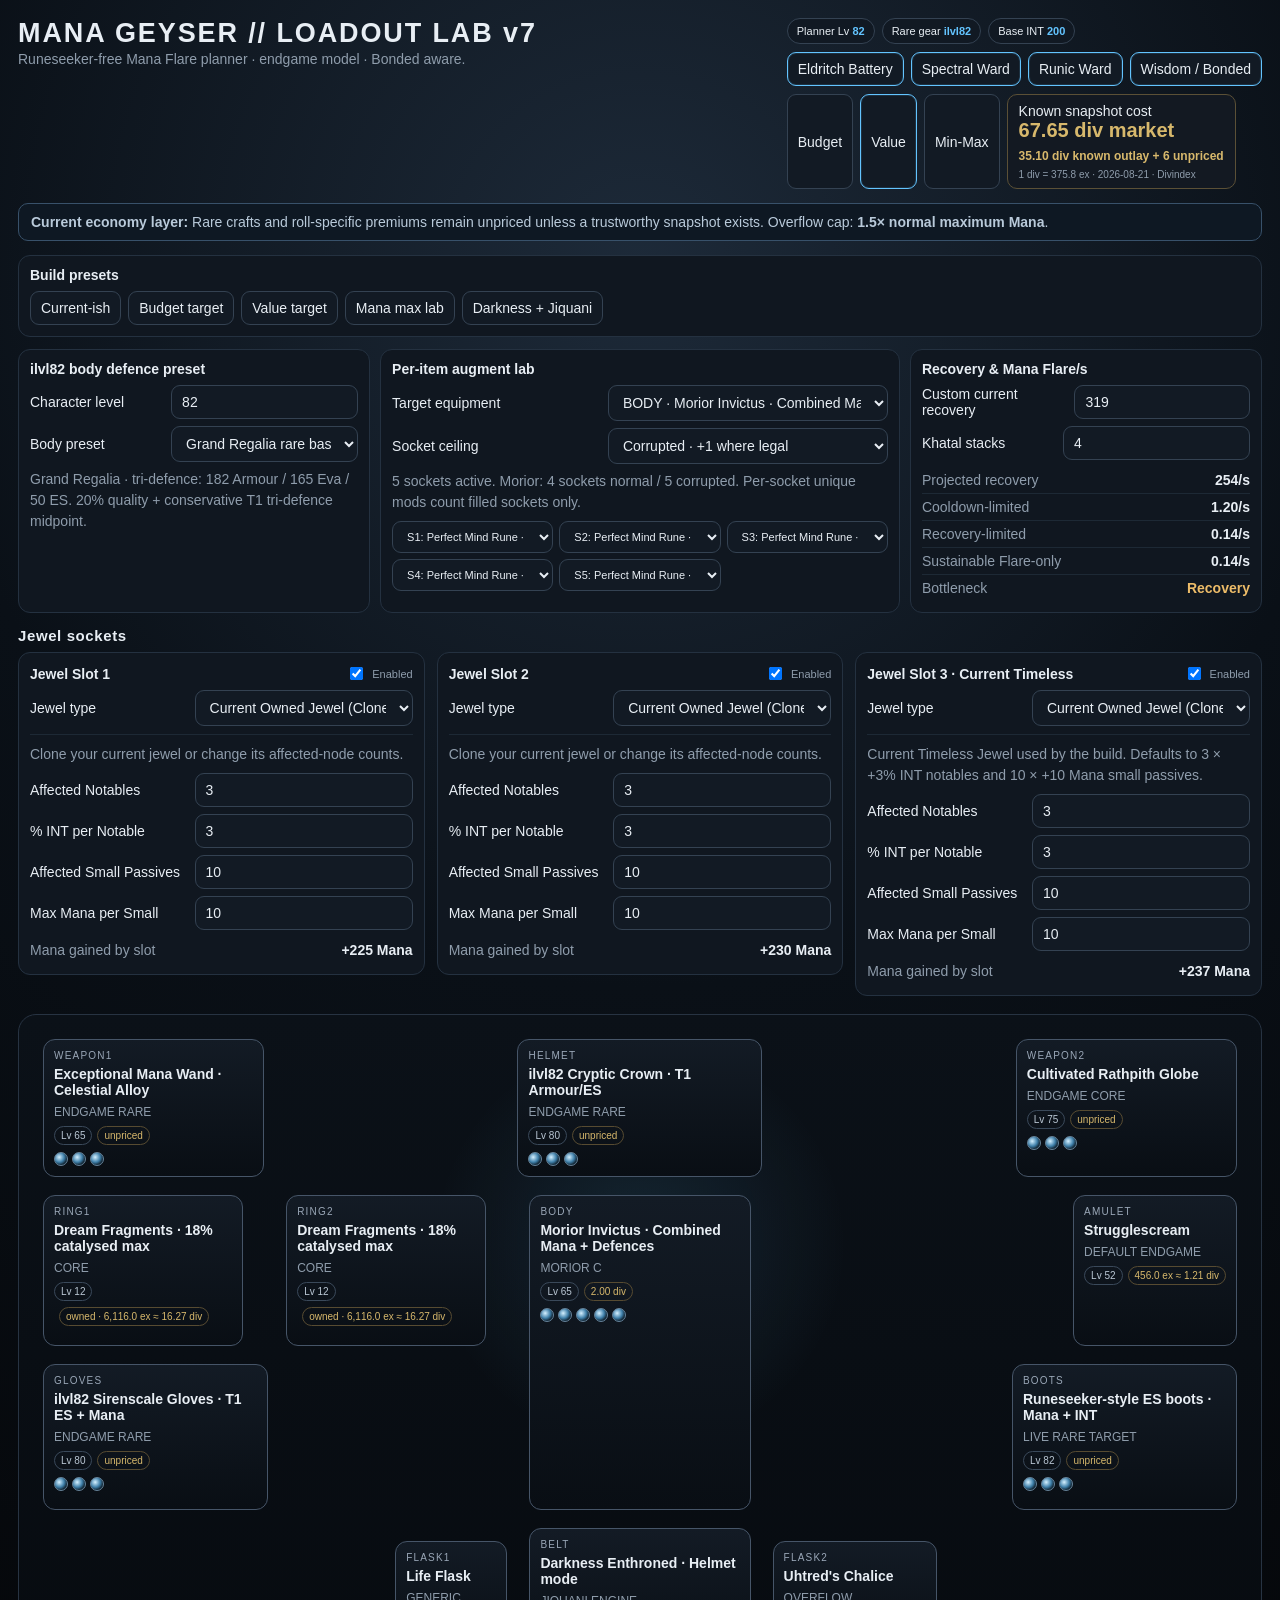
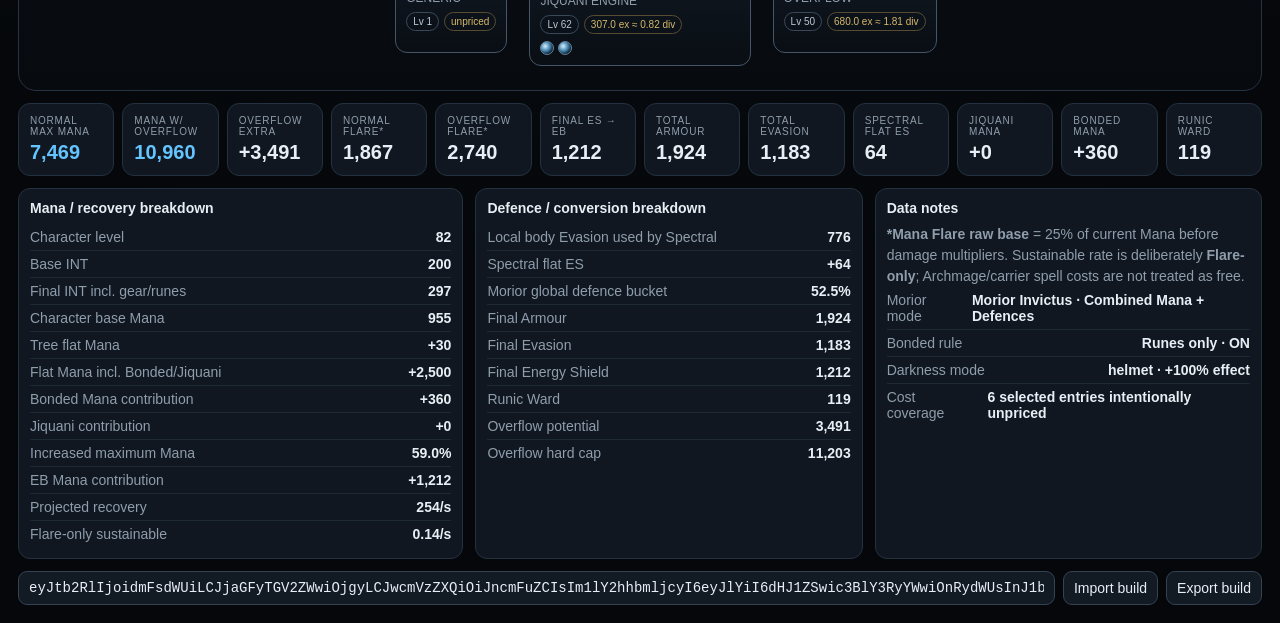
==== commit 22a4103f: "Cache bust compact flask belt layout" ====
--- a/site/index.html
+++ b/site/index.html
@@ -3,9 +3,9 @@
 <head>
 <meta charset="utf-8"><meta name="viewport" content="width=device-width,initial-scale=1">
 <title>Mana Geyser Loadout Lab v7</title>
-<link rel="stylesheet" href="v7.css?v=20260821-7">
-<link rel="stylesheet" href="v7-jewel-ui.css?v=20260821-7">
-<link rel="stylesheet" href="v7-stage-layout.css?v=20260821-7">
+<link rel="stylesheet" href="v7.css?v=20260821-8">
+<link rel="stylesheet" href="v7-jewel-ui.css?v=20260821-8">
+<link rel="stylesheet" href="v7-stage-layout.css?v=20260821-8">
 </head>
 <body>
 <div class="app">
@@ -16,5 +16,5 @@
 <div class="stage" id="stage"></div><div class="stats"><div class="stat mana"><div class="k">Normal Max Mana</div><div class="v" id="mana"></div></div><div class="stat mana"><div class="k">Mana w/ Overflow</div><div class="v" id="overflowTotal"></div></div><div class="stat"><div class="k">Overflow Extra</div><div class="v" id="overflow"></div></div><div class="stat"><div class="k">Normal Flare*</div><div class="v" id="flareHit"></div></div><div class="stat"><div class="k">Overflow Flare*</div><div class="v" id="overflowHit"></div></div><div class="stat"><div class="k">Final ES → EB</div><div class="v" id="es"></div></div><div class="stat"><div class="k">Total Armour</div><div class="v" id="armour"></div></div><div class="stat"><div class="k">Total Evasion</div><div class="v" id="evasion"></div></div><div class="stat"><div class="k">Spectral Flat ES</div><div class="v" id="spectralEs"></div></div><div class="stat"><div class="k">Jiquani Mana</div><div class="v" id="jiquaniMana"></div></div><div class="stat"><div class="k">Bonded Mana</div><div class="v" id="bondedMana"></div></div><div class="stat"><div class="k">Runic Ward</div><div class="v" id="ward"></div></div></div>
 <div class="details"><div class="panel"><h3>Mana / recovery breakdown</h3><div id="breakdown"></div></div><div class="panel"><h3>Defence / conversion breakdown</h3><div id="defBreakdown"></div></div><div class="panel"><h3>Data notes</h3><div id="notes"></div></div></div><div class="codebar"><input id="buildCode"><button class="btn" id="importBtn">Import build</button><button class="btn" id="exportBtn">Export build</button></div></div>
 <div class="drawerBackdrop" id="drawerBackdrop"></div><div class="drawer" id="drawer"><div class="drawerhead"><h2 id="dt">Equipment</h2><button type="button" class="btn" id="closeDrawer">Close</button></div><div class="small" id="ds"></div><div id="gearList"></div></div>
-<script src="v7-data.js?v=20260821-7"></script><script src="v7-live-data.js?v=20260821-7"></script><script src="v7-market.js?v=20260821-7"></script><script src="v7-app.js?v=20260821-7"></script><script src="v7-fixes.js?v=20260821-7"></script><script src="v7-default-build.js?v=20260821-7"></script><script src="v7-jewels-unified.js?v=20260821-7"></script><script src="v7-jewel3-current.js?v=20260821-7"></script><script src="v7-jewel-visibility.js?v=20260821-7"></script>
+<script src="v7-data.js?v=20260821-8"></script><script src="v7-live-data.js?v=20260821-8"></script><script src="v7-market.js?v=20260821-8"></script><script src="v7-app.js?v=20260821-8"></script><script src="v7-fixes.js?v=20260821-8"></script><script src="v7-default-build.js?v=20260821-8"></script><script src="v7-jewels-unified.js?v=20260821-8"></script><script src="v7-jewel3-current.js?v=20260821-8"></script><script src="v7-jewel-visibility.js?v=20260821-8"></script>
 </body></html>
--- a/site/v7-stage-layout.css
+++ b/site/v7-stage-layout.css
@@ -1,2 +1,5 @@
-.stage{grid-template-areas:"weapon1 helmet helmet helmet weapon2" "ring1 ring2 body amulet amulet" "gloves gloves body boots boots" "flask1 belt belt belt flask2"}
-@media(max-width:1150px){.stage{grid-template-columns:1fr 1fr;grid-template-areas:"helmet helmet" "weapon1 weapon2" "ring1 ring2" "amulet amulet" "body body" "gloves boots" "belt belt" "flask1 flask2"}}
+.stage{grid-template-areas:"weapon1 helmet helmet helmet weapon2" "ring1 ring2 body amulet amulet" "gloves gloves body boots boots" ". flask1 belt flask2 ."}
+.stage .flask1{justify-self:end;align-self:center}
+.stage .belt{justify-self:center;align-self:center}
+.stage .flask2{justify-self:start;align-self:center}
+@media(max-width:1150px){.stage{grid-template-columns:1fr 1fr;grid-template-areas:"helmet helmet" "weapon1 weapon2" "ring1 ring2" "amulet amulet" "body body" "gloves boots" "belt belt" "flask1 flask2"}.stage .flask1,.stage .flask2,.stage .belt{justify-self:center;align-self:center}}
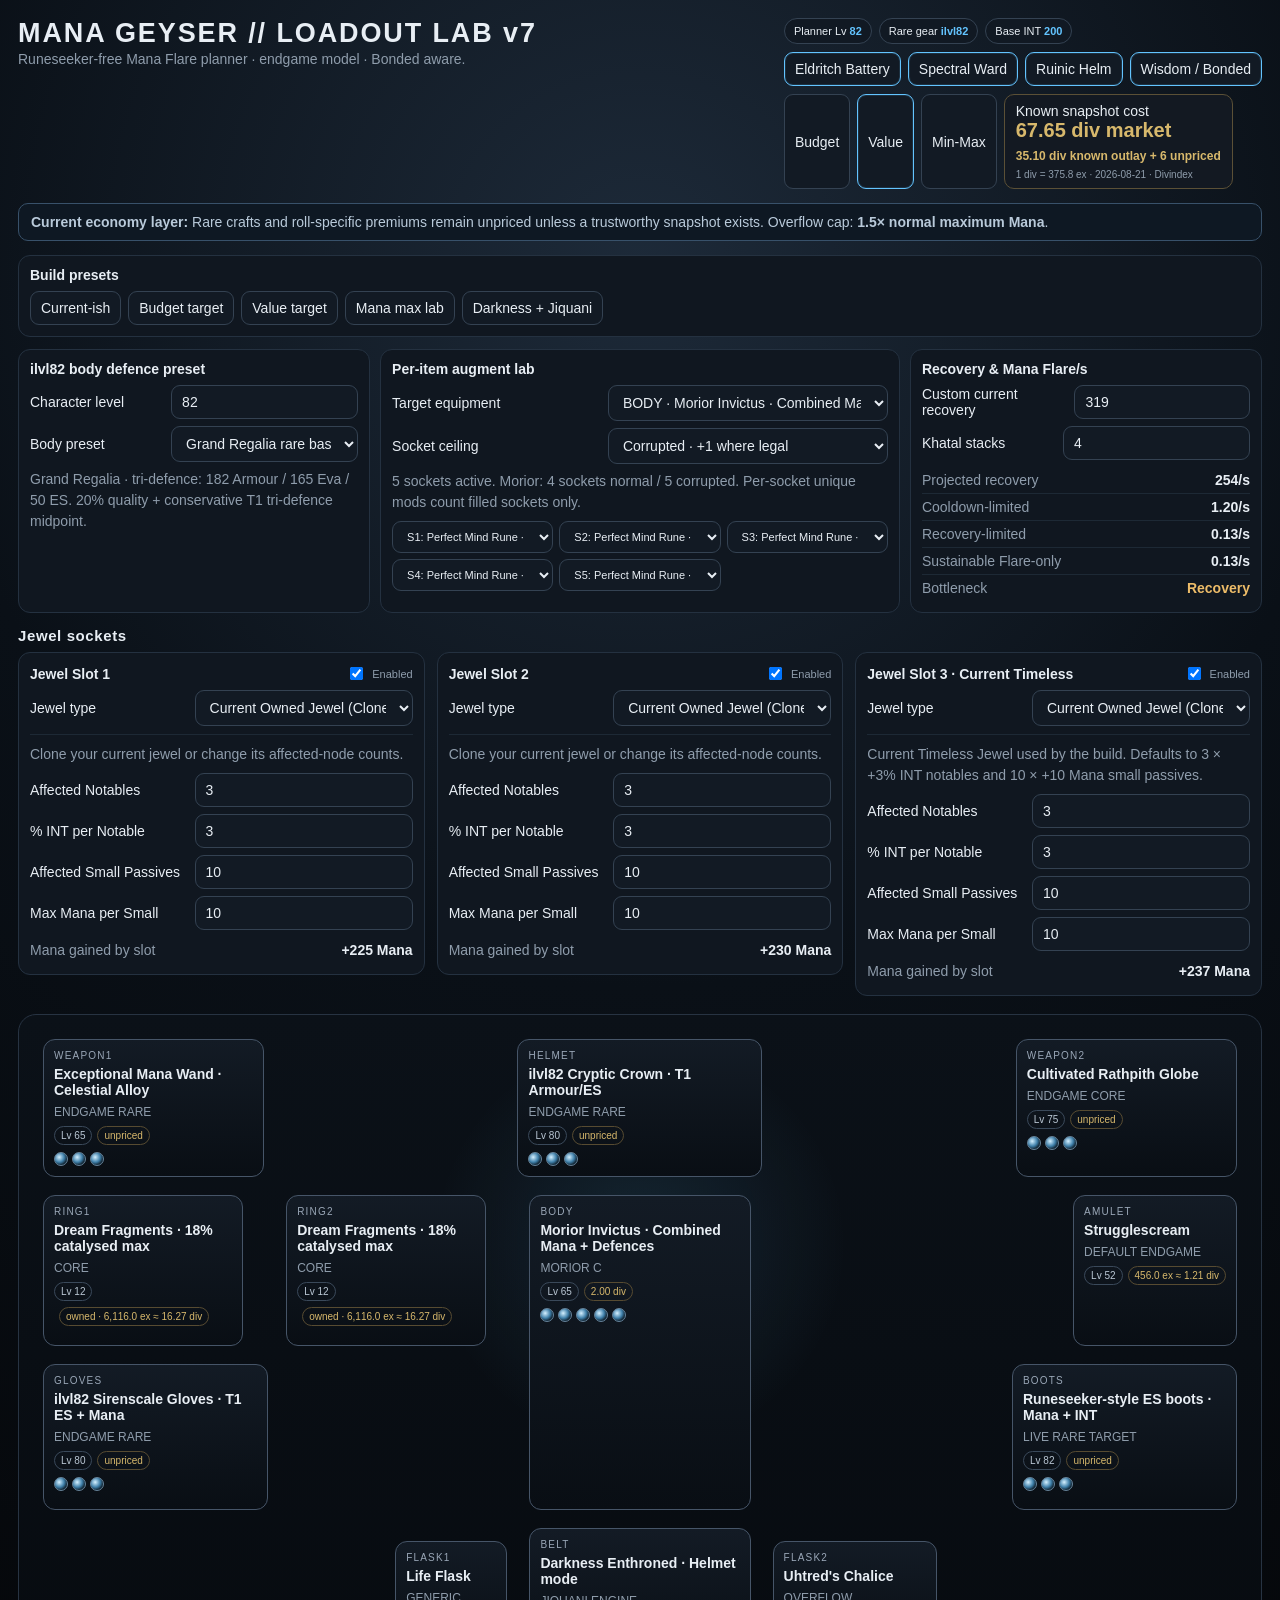
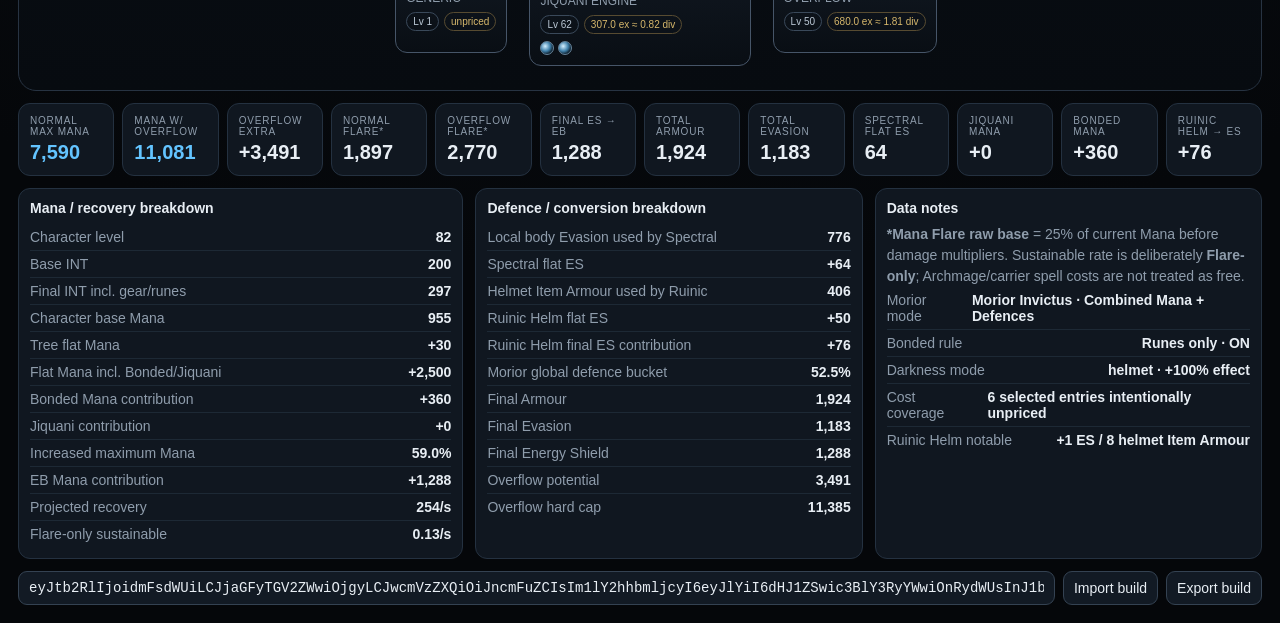
==== commit 1a3200d4: "Live Ruinic Helm mechanic correction" ====
--- a/site/index.html
+++ b/site/index.html
@@ -3,9 +3,9 @@
 <head>
 <meta charset="utf-8"><meta name="viewport" content="width=device-width,initial-scale=1">
 <title>Mana Geyser Loadout Lab v7</title>
-<link rel="stylesheet" href="v7.css?v=20260821-8">
-<link rel="stylesheet" href="v7-jewel-ui.css?v=20260821-8">
-<link rel="stylesheet" href="v7-stage-layout.css?v=20260821-8">
+<link rel="stylesheet" href="v7.css?v=20260822-1">
+<link rel="stylesheet" href="v7-jewel-ui.css?v=20260822-1">
+<link rel="stylesheet" href="v7-stage-layout.css?v=20260822-1">
 </head>
 <body>
 <div class="app">
@@ -13,8 +13,8 @@
 <div class="notice"><b>Current economy layer:</b> Rare crafts and roll-specific premiums remain unpriced unless a trustworthy snapshot exists. Overflow cap: <b>1.5× normal maximum Mana</b>.</div>
 <div class="panel" style="margin-bottom:10px"><h3>Build presets</h3><div class="presetButtons"><button class="btn" data-buildpreset="current">Current-ish</button><button class="btn" data-buildpreset="budget">Budget target</button><button class="btn" data-buildpreset="value">Value target</button><button class="btn" data-buildpreset="manaMax">Mana max lab</button><button class="btn" data-buildpreset="darkness">Darkness + Jiquani</button></div></div>
 <div class="labgrid"><div class="panel"><h3>ilvl82 body defence preset</h3><div class="field"><span>Character level</span><input id="charLevel" type="number" min="1" max="100" value="82"></div><div class="field"><span>Body preset</span><select id="preset"><option value="pureES">Pure ES · Vile Robe</option><option value="evaES">Evasion/ES · Sleek Jacket</option><option value="armourES">Armour/ES · Wolfskin Mantle</option><option value="armourEva">Armour/Evasion · Death Mail</option><option value="pureEva">Pure Evasion · Slipstrike Vest</option><option value="pureArmour">Pure Armour · Soldier Cuirass</option><option value="tri">Tri-defence · Sacrificial Regalia</option><option value="grand">Grand Regalia rare base</option></select></div><div class="small" id="presetNote"></div></div><div class="panel"><h3>Per-item augment lab</h3><div class="field"><span>Target equipment</span><select id="augmentTarget"></select></div><div class="field"><span>Socket ceiling</span><select id="socketMode"><option value="normal">Max without corruption</option><option value="corrupted">Corrupted · +1 where legal</option></select></div><div class="field" id="darknessEffectRow" style="display:none"><span>Darkness augment effect</span><select id="darknessEffect"><option value="50">50%</option><option value="75" selected>75%</option><option value="100">100%</option></select></div><div class="small" id="socketNote"></div><div class="runeslots" id="runeSlots"></div></div><div class="panel"><h3>Recovery & Mana Flare/s</h3><div class="field"><span>Custom current recovery</span><input id="customRecovery" type="number" min="0" value="319"></div><div class="field"><span>Khatal stacks</span><input id="khatalStacks" type="number" min="0" max="8" value="0"></div><div class="row"><span>Projected recovery</span><b id="recoveryOut">—</b></div><div class="row"><span>Cooldown-limited</span><b id="cooldownRate">—</b></div><div class="row"><span>Recovery-limited</span><b id="recoveryRate">—</b></div><div class="row"><span>Sustainable Flare-only</span><b id="flareRate">—</b></div><div class="row"><span>Bottleneck</span><b id="bottleneck">—</b></div></div></div>
-<div class="stage" id="stage"></div><div class="stats"><div class="stat mana"><div class="k">Normal Max Mana</div><div class="v" id="mana"></div></div><div class="stat mana"><div class="k">Mana w/ Overflow</div><div class="v" id="overflowTotal"></div></div><div class="stat"><div class="k">Overflow Extra</div><div class="v" id="overflow"></div></div><div class="stat"><div class="k">Normal Flare*</div><div class="v" id="flareHit"></div></div><div class="stat"><div class="k">Overflow Flare*</div><div class="v" id="overflowHit"></div></div><div class="stat"><div class="k">Final ES → EB</div><div class="v" id="es"></div></div><div class="stat"><div class="k">Total Armour</div><div class="v" id="armour"></div></div><div class="stat"><div class="k">Total Evasion</div><div class="v" id="evasion"></div></div><div class="stat"><div class="k">Spectral Flat ES</div><div class="v" id="spectralEs"></div></div><div class="stat"><div class="k">Jiquani Mana</div><div class="v" id="jiquaniMana"></div></div><div class="stat"><div class="k">Bonded Mana</div><div class="v" id="bondedMana"></div></div><div class="stat"><div class="k">Runic Ward</div><div class="v" id="ward"></div></div></div>
+<div class="stage" id="stage"></div><div class="stats"><div class="stat mana"><div class="k">Normal Max Mana</div><div class="v" id="mana"></div></div><div class="stat mana"><div class="k">Mana w/ Overflow</div><div class="v" id="overflowTotal"></div></div><div class="stat"><div class="k">Overflow Extra</div><div class="v" id="overflow"></div></div><div class="stat"><div class="k">Normal Flare*</div><div class="v" id="flareHit"></div></div><div class="stat"><div class="k">Overflow Flare*</div><div class="v" id="overflowHit"></div></div><div class="stat"><div class="k">Final ES → EB</div><div class="v" id="es"></div></div><div class="stat"><div class="k">Total Armour</div><div class="v" id="armour"></div></div><div class="stat"><div class="k">Total Evasion</div><div class="v" id="evasion"></div></div><div class="stat"><div class="k">Spectral Flat ES</div><div class="v" id="spectralEs"></div></div><div class="stat"><div class="k">Jiquani Mana</div><div class="v" id="jiquaniMana"></div></div><div class="stat"><div class="k">Bonded Mana</div><div class="v" id="bondedMana"></div></div><div class="stat"><div class="k">Ruinic Helm → ES</div><div class="v" id="ward"></div></div></div>
 <div class="details"><div class="panel"><h3>Mana / recovery breakdown</h3><div id="breakdown"></div></div><div class="panel"><h3>Defence / conversion breakdown</h3><div id="defBreakdown"></div></div><div class="panel"><h3>Data notes</h3><div id="notes"></div></div></div><div class="codebar"><input id="buildCode"><button class="btn" id="importBtn">Import build</button><button class="btn" id="exportBtn">Export build</button></div></div>
 <div class="drawerBackdrop" id="drawerBackdrop"></div><div class="drawer" id="drawer"><div class="drawerhead"><h2 id="dt">Equipment</h2><button type="button" class="btn" id="closeDrawer">Close</button></div><div class="small" id="ds"></div><div id="gearList"></div></div>
-<script src="v7-data.js?v=20260821-8"></script><script src="v7-live-data.js?v=20260821-8"></script><script src="v7-market.js?v=20260821-8"></script><script src="v7-app.js?v=20260821-8"></script><script src="v7-fixes.js?v=20260821-8"></script><script src="v7-default-build.js?v=20260821-8"></script><script src="v7-jewels-unified.js?v=20260821-8"></script><script src="v7-jewel3-current.js?v=20260821-8"></script><script src="v7-jewel-visibility.js?v=20260821-8"></script>
+<script src="v7-data.js?v=20260822-1"></script><script src="v7-live-data.js?v=20260822-1"></script><script src="v7-market.js?v=20260822-1"></script><script src="v7-app.js?v=20260822-1"></script><script src="v7-fixes.js?v=20260822-1"></script><script src="v7-default-build.js?v=20260822-1"></script><script src="v7-jewels-unified.js?v=20260822-1"></script><script src="v7-jewel3-current.js?v=20260822-1"></script><script src="v7-jewel-visibility.js?v=20260822-1"></script><script src="v7-ruinic-helm.js?v=20260822-1"></script>
 </body></html>
